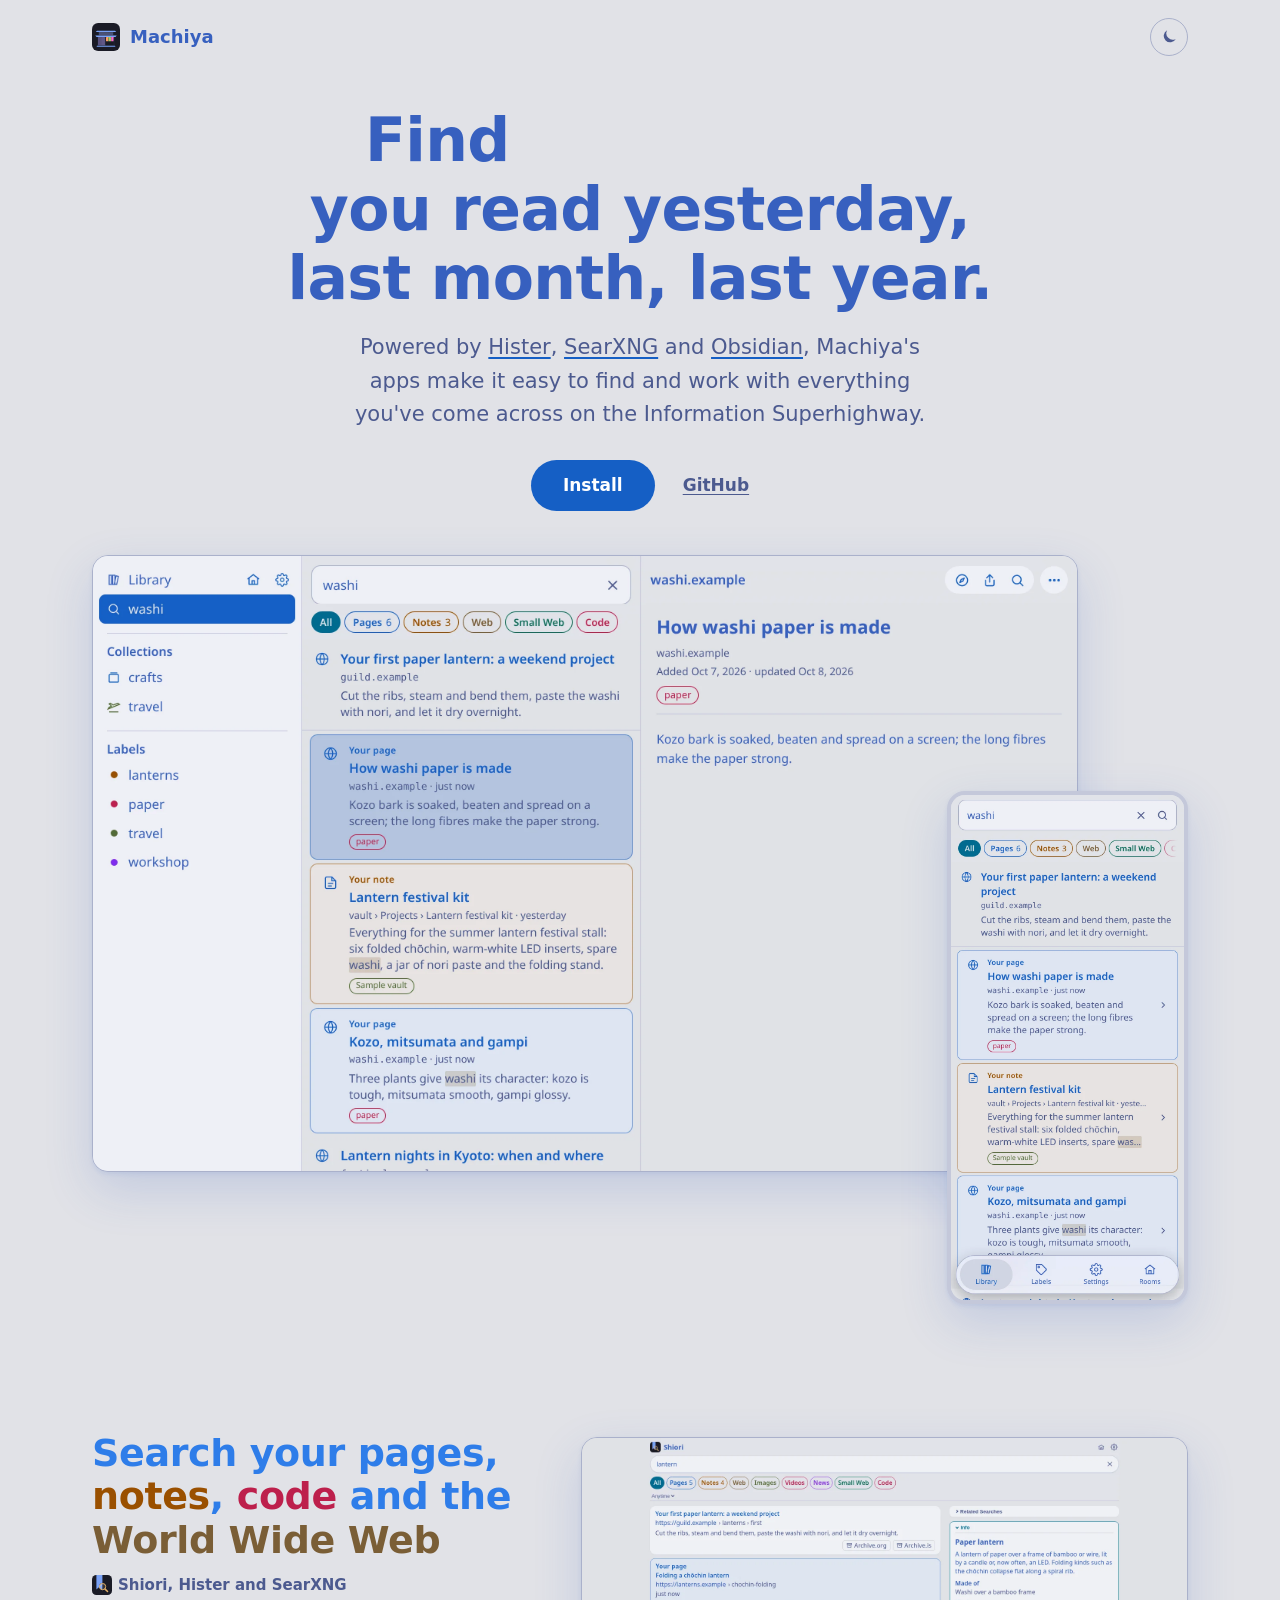
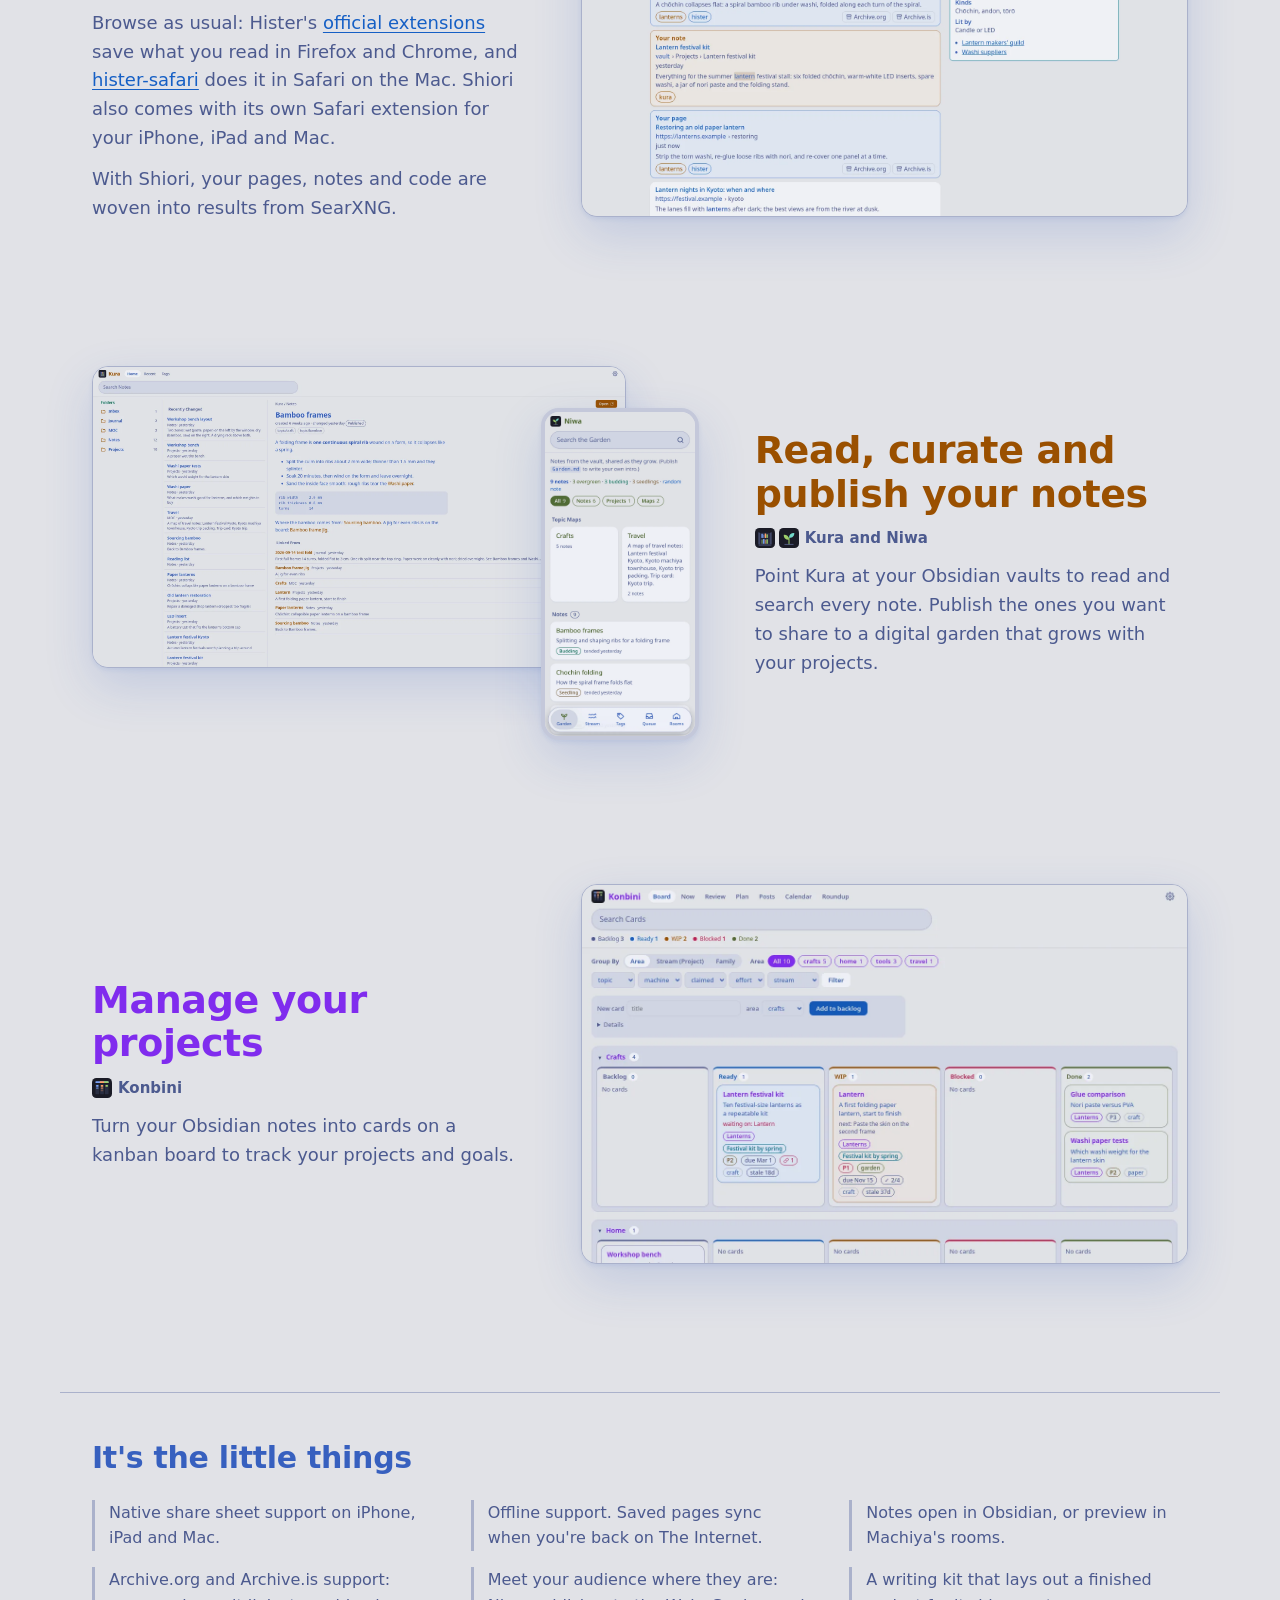
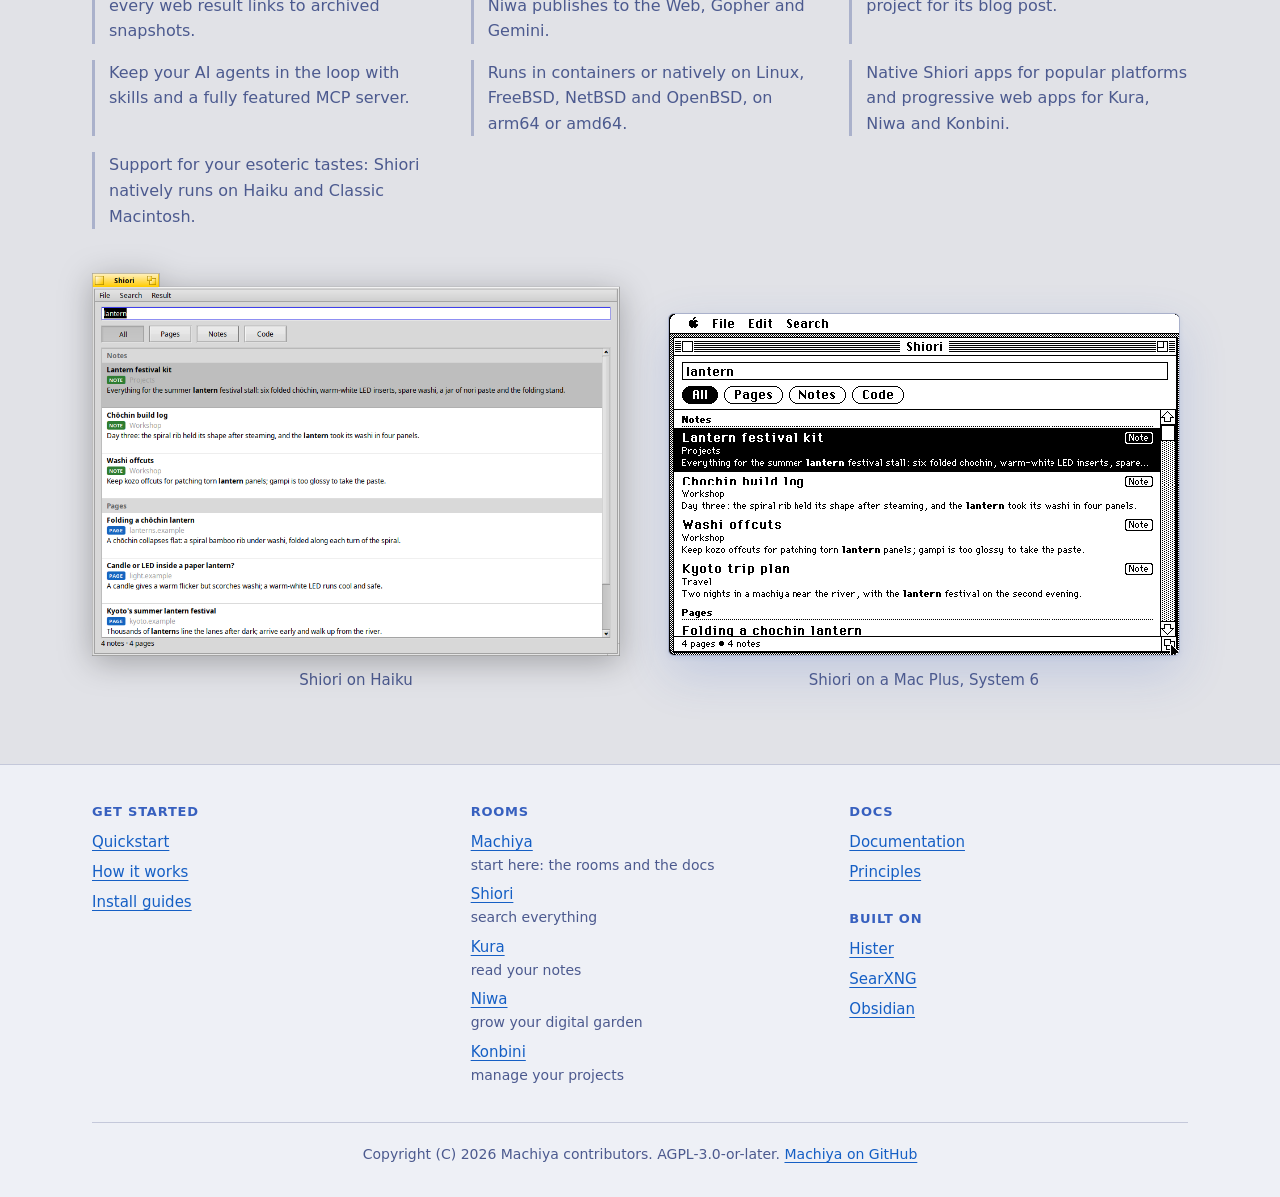
==== site/index.html @ 88c8e6c2 "machiya: site: the hero's Source link becomes GitHub and opens the machiya-kobo org (the owner) Co-A" ====
<!doctype html>
<html lang="en">
<head>
<meta charset="utf-8">
<meta name="viewport" content="width=device-width, initial-scale=1">
<title>Machiya: find everything you read</title>
<meta name="description" content="Powered by Hister, SearXNG and Obsidian, Machiya's apps make it easy to find and work with everything you've come across on the Information Superhighway.">
<meta name="color-scheme" content="light dark">
<meta name="theme-color" content="#e1e2e7" media="(prefers-color-scheme: light)">
<meta name="theme-color" content="#1a1b26" media="(prefers-color-scheme: dark)">
<meta name="referrer" content="no-referrer">
<link rel="icon" href="favicon.ico" sizes="16x16 32x32 48x48">
<link rel="icon" href="icons/machiya.svg" type="image/svg+xml">
<link rel="apple-touch-icon" href="icons/apple-touch-icon.png">
<link rel="stylesheet" href="style.css">
<script>document.documentElement.classList.add("js");try{var t=localStorage.getItem("theme");if(t==="light"||t==="dark")document.documentElement.dataset.theme=t}catch(e){}</script>
</head>
<body>
<a class="skip" href="#main">Skip to content</a>

<header class="site-header">
  <div class="wrap">
    <a class="brand" href="./"><img src="icons/machiya.svg" alt="" width="28" height="28"><span>Machiya</span></a>
    <button class="theme-toggle" type="button" hidden aria-label="Switch theme">
      <svg class="only-light" viewBox="0 0 24 24" width="18" height="18" aria-hidden="true"><path fill="currentColor" d="M21 14.5A8.5 8.5 0 0 1 9.5 3a8.5 8.5 0 1 0 11.5 11.5Z"/></svg>
      <svg class="only-dark" viewBox="0 0 24 24" width="18" height="18" aria-hidden="true"><circle cx="12" cy="12" r="4.5" fill="currentColor"/><path stroke="currentColor" stroke-width="2" stroke-linecap="round" d="M12 2v2.5M12 19.5V22M2 12h2.5M19.5 12H22M4.9 4.9l1.8 1.8M17.3 17.3l1.8 1.8M4.9 19.1l1.8-1.8M17.3 6.7l1.8-1.8"/></svg>
    </button>
  </div>
</header>

<main id="main">
  <section class="hero" aria-labelledby="title">
    <div class="wrap">
      <div class="hero-text">
        <h1 id="title" aria-label="Find everything you read yesterday, last month, last year."><span class="line1">Find <span class="spin" aria-hidden="true"><span class="w page">the page</span><span class="w note">the note</span><span class="w phlog">the phlog</span><span class="w capsule">the capsule</span><span class="w code">the code</span><span class="w all">everything</span></span></span><span class="line2"> you read yesterday,</span><span class="line2"> last month, last year.</span></h1>
        <p class="lede">Powered by <a href="https://github.com/asciimoo/hister">Hister</a>, <a href="https://github.com/searxng/searxng">SearXNG</a> and <a href="https://obsidian.md">Obsidian</a>, Machiya's apps make it easy to find and work with everything you've come across on the Information&nbsp;Superhighway.</p>
        <div class="actions">
          <a class="button" href="https://github.com/machiya-kobo/machiya#quickstart">Install</a>
          <a class="quiet" href="https://github.com/machiya-kobo">GitHub</a>
        </div>
      </div>
      <div class="hero-shot pair">
        <picture class="wide only-light">
          <img src="img/hero-light.webp" width="2560" height="1600" loading="lazy" decoding="async" fetchpriority="high" alt="Shiori, the Machiya search app, with results for washi: a web result, your saved pages How washi paper is made and Kozo, mitsumata and gampi, and your note Lantern festival kit in one list. The saved page How washi paper is made is open on the right.">
        </picture>
        <picture class="wide only-dark">
          <img src="img/hero-dark.webp" width="2560" height="1600" loading="lazy" decoding="async" fetchpriority="high" alt="Shiori, the Machiya search app, with results for washi: a web result, your saved pages How washi paper is made and Kozo, mitsumata and gampi, and your note Lantern festival kit in one list. The saved page How washi paper is made is open on the right.">
        </picture>
        <picture class="phone only-light">
          <img src="img/hero-phone-light.webp" width="780" height="1688" loading="lazy" decoding="async" alt="The same search for washi in Shiori on a phone.">
        </picture>
        <picture class="phone only-dark">
          <img src="img/hero-phone-dark.webp" width="780" height="1688" loading="lazy" decoding="async" alt="The same search for washi in Shiori on a phone.">
        </picture>
      </div>
    </div>
  </section>

  <section class="feature" aria-labelledby="f-search">
    <div class="wrap">
      <div class="feature-text">
        <h2 id="f-search">Search your pages, <span class="c-notes">notes</span>, <span class="c-code">code</span> and the <span class="c-web">World Wide Web</span></h2>
        <p class="tag shiori"><img src="icons/shiori.svg" alt="" width="20" height="20">Shiori, Hister and SearXNG</p>
        <p>Browse as usual: Hister's <a href="https://hister.org/docs/browser-extension">official extensions</a> save what you read in Firefox and Chrome, and <a href="https://github.com/nburns/hister-safari">hister-safari</a> does it in Safari on the Mac. Shiori also comes with its own Safari extension for your iPhone, iPad and Mac.</p>
        <p>With Shiori, your pages, notes and code are woven into results from SearXNG.</p>
      </div>
      <figure class="feature-shot">
        <picture class="only-light">
          <source media="(max-width: 600px)" srcset="img/search-phone-light.webp" width="780" height="1688">
          <img src="img/search-light.webp" width="1600" height="1000" loading="lazy" decoding="async" alt="Shiori on the All tab for the search lantern: web results with your saved pages and your Lantern festival kit note from Kura woven in, each tinted, beside an Info box about paper lanterns.">
        </picture>
        <picture class="only-dark">
          <source media="(max-width: 600px)" srcset="img/search-phone-dark.webp" width="780" height="1688">
          <img src="img/search-dark.webp" width="1600" height="1000" loading="lazy" decoding="async" alt="Shiori on the All tab for the search lantern: web results with your saved pages and your Lantern festival kit note from Kura woven in, each tinted, beside an Info box about paper lanterns.">
        </picture>
      </figure>
    </div>
  </section>

  <section class="feature flip" aria-labelledby="f-notes">
    <div class="wrap">
      <div class="feature-text">
        <h2 id="f-notes">Read, curate and publish your notes</h2>
        <p class="tag kura"><img src="icons/kura.svg" alt="" width="20" height="20"><img src="icons/niwa.svg" alt="" width="20" height="20">Kura and Niwa</p>
        <p>Point Kura at your Obsidian vaults to read and search every note. Publish the ones you want to share to a digital garden that grows with your projects.</p>
      </div>
      <figure class="feature-shot pair">
        <picture class="wide only-light">
          <img src="img/notes-kura-light.webp" width="1920" height="1080" loading="lazy" decoding="async" alt="Kura showing the note Bamboo frames: its tags, the steps and a table of rib sizes, beside the vault's folders and a list of recently changed notes.">
        </picture>
        <picture class="wide only-dark">
          <img src="img/notes-kura-dark.webp" width="1920" height="1080" loading="lazy" decoding="async" alt="Kura showing the note Bamboo frames: its tags, the steps and a table of rib sizes, beside the vault's folders and a list of recently changed notes.">
        </picture>
        <picture class="phone only-light">
          <img src="img/notes-niwa-phone-light.webp" width="780" height="1688" loading="lazy" decoding="async" alt="Niwa on a phone: the published notes, with topic maps for crafts and travel, then every note, most recently tended first, marked Seedling, Budding or Evergreen.">
        </picture>
        <picture class="phone only-dark">
          <img src="img/notes-niwa-phone-dark.webp" width="780" height="1688" loading="lazy" decoding="async" alt="Niwa on a phone: the published notes, with topic maps for crafts and travel, then every note, most recently tended first, marked Seedling, Budding or Evergreen.">
        </picture>
      </figure>
    </div>
  </section>

  <section class="feature" aria-labelledby="f-projects">
    <div class="wrap">
      <div class="feature-text">
        <h2 id="f-projects">Manage your projects</h2>
        <p class="tag konbini"><img src="icons/konbini.svg" alt="" width="20" height="20">Konbini</p>
        <p>Turn your Obsidian notes into cards on a kanban board to track your projects and goals.</p>
      </div>
      <figure class="feature-shot">
        <picture class="only-light">
          <img src="img/projects-light.webp" width="1280" height="800" loading="lazy" decoding="async" alt="Konbini's board for the sample vault: cards grouped by area in Backlog, Ready, WIP, Blocked and Done columns, each card tinted in its column's colour, with a Group By switch and Area pills above.">
        </picture>
        <picture class="only-dark">
          <img src="img/projects-dark.webp" width="1280" height="800" loading="lazy" decoding="async" alt="Konbini's board for the sample vault: cards grouped by area in Backlog, Ready, WIP, Blocked and Done columns, each card tinted in its column's colour, with a Group By switch and Area pills above.">
        </picture>
      </figure>
    </div>
  </section>

  <section class="extras" aria-labelledby="extras-title">
    <div class="wrap">
      <h2 id="extras-title">It's the little things</h2>
      <ul class="extras-grid">
        <li>Native share sheet support on iPhone, iPad and Mac.</li>
        <li>Offline support. Saved pages sync when you're back on The Internet.</li>
        <li>Notes open in Obsidian, or preview in Machiya's rooms.</li>
        <li>Archive.org and Archive.is support: every web result links to archived snapshots.</li>
        <li>Meet your audience where they are: Niwa publishes to the Web, Gopher and Gemini.</li>
        <li>A writing kit that lays out a finished project for its blog post.</li>
        <li>Keep your AI agents in the loop with skills and a fully featured MCP server.</li>
        <li>Runs in containers or natively on Linux, FreeBSD, NetBSD and OpenBSD, on arm64 or amd64.</li>
        <li>Native Shiori apps for popular platforms and progressive web apps for Kura, Niwa and Konbini.</li>
        <li>Support for your esoteric tastes: Shiori natively runs on Haiku and Classic Macintosh.</li>
      </ul>
      <div class="extras-shots">
        <figure class="feature-shot window">
          <img src="img/shiori-haiku.png" width="931" height="675" loading="lazy" decoding="async" alt="Shiori on Haiku: a search for lantern lists sample notes and saved pages in a native Haiku window.">
          <figcaption>Shiori on Haiku</figcaption>
        </figure>
        <figure class="feature-shot retro">
          <img src="img/shiori-system6.png" width="512" height="342" loading="lazy" decoding="async" alt="Shiori on a Mac Plus in System 6, in black and white: a search for lantern lists sample notes (Lantern festival kit, Chochin build log, Washi offcuts, Kyoto trip plan) above saved pages.">
          <figcaption>Shiori on a Mac Plus, System 6</figcaption>
        </figure>
      </div>
    </div>
  </section>
</main>

<footer class="site-footer">
  <div class="wrap">
    <div class="footer-cols">
      <nav aria-labelledby="ft-start">
        <h2 id="ft-start">Get started</h2>
        <ul>
          <li><a href="https://github.com/machiya-kobo/machiya#quickstart">Quickstart</a></li>
          <li><a href="https://github.com/machiya-kobo/machiya/blob/main/docs/architecture.md">How it works</a></li>
          <li><a href="https://github.com/machiya-kobo/machiya/tree/main/docs/install">Install guides</a></li>
        </ul>
      </nav>
      <nav aria-labelledby="ft-repos">
        <h2 id="ft-repos">Rooms</h2>
        <ul>
          <li><a href="https://github.com/machiya-kobo/machiya">Machiya</a> <span>start here: the rooms and the docs</span></li>
          <li><a href="https://github.com/machiya-kobo/shiori">Shiori</a> <span>search everything</span></li>
          <li><a href="https://github.com/machiya-kobo/kura">Kura</a> <span>read your notes</span></li>
          <li><a href="https://github.com/machiya-kobo/niwa">Niwa</a> <span>grow your digital garden</span></li>
          <li><a href="https://github.com/machiya-kobo/konbini">Konbini</a> <span>manage your projects</span></li>
        </ul>
      </nav>
      <div class="footer-stack">
        <nav aria-labelledby="ft-docs">
          <h2 id="ft-docs">Docs</h2>
          <ul>
            <li><a href="https://github.com/machiya-kobo/machiya/tree/main/docs">Documentation</a></li>
            <li><a href="https://github.com/machiya-kobo/machiya/blob/main/docs/principles.md">Principles</a></li>
          </ul>
        </nav>
        <nav aria-labelledby="ft-built">
          <h2 id="ft-built">Built on</h2>
          <ul>
            <li><a href="https://github.com/asciimoo/hister">Hister</a></li>
            <li><a href="https://github.com/searxng/searxng">SearXNG</a></li>
            <li><a href="https://obsidian.md">Obsidian</a></li>
          </ul>
        </nav>
      </div>
    </div>
    <div class="footer-legal">
      <p>Copyright (C) 2026 Machiya contributors. AGPL-3.0-or-later. <a href="https://github.com/machiya-kobo">Machiya on GitHub</a></p>
    </div>
  </div>
</footer>
<script>
(function () {
  var root = document.documentElement, button = document.querySelector(".theme-toggle");
  var system = matchMedia("(prefers-color-scheme: dark)");
  function current() { return root.dataset.theme || (system.matches ? "dark" : "light"); }
  function label() { button.setAttribute("aria-label", current() === "dark" ? "Switch to light theme" : "Switch to dark theme"); }
  button.hidden = false;
  label();
  button.addEventListener("click", function () {
    var next = current() === "dark" ? "light" : "dark";
    root.dataset.theme = next;
    try { localStorage.setItem("theme", next); } catch (e) {}
    label();
  });
  system.addEventListener("change", label);
  // screenshots load lazily as they near the screen: fade each in once it has loaded (style.css), never leave one hidden
  document.querySelectorAll(".hero-shot img, .feature-shot img").forEach(function (img) {
    function shown() { img.classList.add("is-loaded"); }
    if (img.complete) shown();
    else { img.addEventListener("load", shown); img.addEventListener("error", shown); }
  });
})();
</script>
</body>
</html>
---- site/style.css ----
/* Machiya's site. Tokens follow ui/machiya.css (Tokyo Night / Tokyo Night Day, the house default).
   Text pairs are >= 4.5:1: in light, text sits on --bg or --surface only; --comment is not used. */

:root {
  color-scheme: light dark;
  --font: system-ui, -apple-system, "Segoe UI", "Inter", Roboto, sans-serif;
  --width: 1160px;
  --gutter: 16px;
  --r-m: 10px; --r-l: 16px; --r-phone: 28px; --r-pill: 999px;

  /* Tokyo Night Day */
  --bg: #e1e2e7; --surface: #eef0f6; --line: #c4c8da; --line2: #aab1cb;
  --fg: #3760bf; --fg2: #4c5a8f;
  --blue: #155fc5; --orange: #9a5000; --green: #506b34; --magenta: #802cee; --cyan: #006a8e;
  /* Shiori's pill colours (Tokyo Night Day): Pages, Notes, Web, Small Web, Code */
  /* Pages takes Day's own blue (#2e7de9), not the apps' darker #155fc5: it only colours large headings here (3.1:1, enough
     for large text), and #155fc5 is as dark as Day's blue text, so it didn't stand out from it */
  --pill-pages: #2e7de9; --pill-notes: #9a5000; --pill-web: #7a5e36; --pill-smallweb: #0d6e5c; --pill-code: #bd204c; --pill-konbini: #802cee;
  --on-blue: #ffffff;
  --shadow: 0 2px 4px rgba(55,96,191,.10), 0 18px 48px rgba(55,96,191,.18);
}

/* Dark (Tokyo Night): the system's choice unless the theme button picked one (data-theme on <html>). */
@media (prefers-color-scheme: dark) {
  :root:not([data-theme="light"]) {
    /* Tokyo Night */
    --bg: #1a1b26; --surface: #24283b; --line: #292e42; --line2: #3b4261;
    --fg: #c0caf5; --fg2: #a9b1d6;
    --blue: #7aa2f7; --orange: #ff9e64; --green: #9ece6a; --magenta: #bb9af7; --cyan: #7dcfff;
    /* Shiori's pill colours (Tokyo Night) */
    --pill-pages: #7aa2f7; --pill-notes: #ff9e64; --pill-web: #e0af68; --pill-smallweb: #1abc9c; --pill-code: #f7768e; --pill-konbini: #bb9af7;
    --on-blue: #1a1b26;
    --shadow: 0 2px 4px rgba(0,0,0,.4), 0 18px 48px rgba(0,0,0,.45);
    color-scheme: dark;
  }
  :root:not([data-theme="light"]) .only-light { display: none !important; }
  :root:not([data-theme="light"]) .only-dark { display: block !important; }
}
:root[data-theme="dark"] {
  /* Tokyo Night */
  --bg: #1a1b26; --surface: #24283b; --line: #292e42; --line2: #3b4261;
  --fg: #c0caf5; --fg2: #a9b1d6;
  --blue: #7aa2f7; --orange: #ff9e64; --green: #9ece6a; --magenta: #bb9af7; --cyan: #7dcfff;
  /* Shiori's pill colours (Tokyo Night) */
  --pill-pages: #7aa2f7; --pill-notes: #ff9e64; --pill-web: #e0af68; --pill-smallweb: #1abc9c; --pill-code: #f7768e; --pill-konbini: #bb9af7;
  --on-blue: #1a1b26;
  --shadow: 0 2px 4px rgba(0,0,0,.4), 0 18px 48px rgba(0,0,0,.45);
  color-scheme: dark;
}
:root[data-theme="light"] { color-scheme: light; }
:root[data-theme="dark"] .only-light { display: none !important; }
:root[data-theme="dark"] .only-dark { display: block !important; }
.only-dark { display: none !important; }

@media (min-width: 720px) { :root { --gutter: 32px; } }

*, *::before, *::after { box-sizing: border-box; }

html { -webkit-text-size-adjust: 100%; text-size-adjust: 100%; }

body {
  margin: 0;
  background: var(--bg);
  color: var(--fg);
  font: 17px/1.6 var(--font);
  overflow-wrap: break-word;
}

img { max-width: 100%; height: auto; display: block; }
picture { display: block; }

a { color: var(--blue); text-underline-offset: 3px; }
a:hover { text-decoration-thickness: 2px; }
:focus-visible { outline: 2px solid var(--blue); outline-offset: 3px; border-radius: 4px; }

h1, h2 { line-height: 1.15; margin: 0; letter-spacing: -0.01em; }
p { margin: 0; text-wrap: pretty; }

.skip {
  position: absolute; left: 12px; top: -100px; z-index: 2;
  background: var(--blue); color: var(--on-blue); padding: 8px 12px; border-radius: 6px;
}
.skip:focus { top: 12px; }

.wrap { max-width: var(--width); margin: 0 auto; padding: 0 var(--gutter); }

/* header */
.site-header .wrap { padding-block: 18px; display: flex; align-items: center; justify-content: space-between; }
.theme-toggle {
  display: inline-grid; place-items: center; width: 38px; height: 38px; padding: 0; cursor: pointer;
  border: 1px solid var(--line2); border-radius: var(--r-pill); background: transparent; color: var(--fg2);
}
.theme-toggle:hover { color: var(--fg); border-color: var(--fg2); }
.theme-toggle[hidden] { display: none; }
.theme-toggle svg.only-dark, .theme-toggle svg.only-light { display: block; }
.brand { display: inline-flex; align-items: center; gap: 10px; color: var(--fg); text-decoration: none; font-weight: 700; font-size: 18px; }
.brand img { width: 28px; height: 28px; }

/* hero */
.hero { padding: 32px 0 56px; }
.hero-text { text-align: center; max-width: 780px; margin: 0 auto; }
.hero h1 { font-size: clamp(34px, 8vw, 60px); font-weight: 800; }
/* The heading's word flips like a split-flap sign: the page, the note, the phlog, the capsule, the code, 1.5 s each,
   then "everything" for 8 s, and round again: one loop is 15.5 s (CSS only). "everything" wears the five pill colours in
   the order the words flipped (Pages, Notes, Small Web, Web, Code), blended, and they drift back and forth across it,
   as Hister's own title does. With reduced motion it's "everything", still. "Find" and the word are the first line,
   in a slot as wide as the widest word with the word set left in it, so nothing moves while the words change; the
   spare room falls at the line's end. The h1's aria-label reads the whole sentence. */
.hero h1 .line1, .hero h1 .line2 { display: block; }
.spin { display: inline-grid; vertical-align: bottom; perspective: 600px; }
.spin .w { grid-area: 1 / 1; text-align: left; white-space: nowrap; opacity: 0;
  transform-origin: 50% 50%; backface-visibility: hidden; animation: flip 15.5s ease-in-out infinite both; }
.spin .page { color: var(--pill-pages); animation-delay: 0s; }
.spin .note { color: var(--pill-notes); animation-delay: 1.5s; }
.spin .phlog { color: var(--pill-smallweb); animation-delay: 3s; }
.spin .capsule { color: var(--pill-web); animation-delay: 4.5s; }
.spin .code { color: var(--pill-code); animation-delay: 6s; }
.spin .all { font-weight: 900; color: var(--fg); animation: flip-all 15.5s ease-in-out 7.5s infinite both; }
@supports ((background-clip: text) or (-webkit-background-clip: text)) {
  .spin .all {
    /* one loop of the five colours, back to blue, so it tiles without a seam */
    /* Hister's title moves the same way (indigo, coral, teal on a 300% gradient, 6 s each way, eased, back and
       forth); ours keeps Machiya's five pill colours in flip order */
    background: linear-gradient(90deg, var(--pill-pages), var(--pill-notes), var(--pill-smallweb),
      var(--pill-web), var(--pill-code), var(--pill-pages)) 0% 50% / 300% 100%;
    -webkit-background-clip: text; background-clip: text; color: transparent;
    animation: flip-all 15.5s ease-in-out 7.5s infinite both, drift 6s cubic-bezier(.37, 0, .63, 1) infinite alternate;
  }
}
/* A word holds 1.5 s of the 15.5 s loop (9.68%); "everything" holds 8 s (51.61%) and the colours cross it once. */
@keyframes flip {
  0% { opacity: 0; transform: rotateX(-90deg); }
  1.55% { opacity: 1; transform: rotateX(0); }
  8.13% { opacity: 1; transform: rotateX(0); }
  9.68%, 100% { opacity: 0; transform: rotateX(90deg); }
}
@keyframes flip-all {
  0% { opacity: 0; transform: rotateX(-90deg); }
  2.58% { opacity: 1; transform: rotateX(0); }
  50.06% { opacity: 1; transform: rotateX(0); }
  51.61%, 100% { opacity: 0; transform: rotateX(90deg); }
}
@keyframes drift {
  from { background-position: 0% 50%; }
  to { background-position: 100% 50%; }
}
@media (prefers-reduced-motion: reduce) {
  .spin .w { animation: none; }
  .spin .all { opacity: 1; }
}
.lede a { color: inherit; text-decoration-color: var(--blue); }
.lede { text-wrap: balance; max-width: 34em; margin-inline: auto; margin-top: 18px; font-size: clamp(18px, 2.4vw, 21px); color: var(--fg2); }
.actions { display: flex; flex-wrap: wrap; justify-content: center; align-items: center; gap: 12px 28px; margin-top: 28px; }
.button {
  display: inline-block; padding: 12px 32px; border-radius: var(--r-pill);
  background: var(--blue); color: var(--on-blue); font-weight: 700; text-decoration: none;
}
.button:hover { text-decoration: underline; }
.quiet { color: var(--fg2); font-weight: 600; }

.hero-shot { margin-top: 44px; }
.hero-shot img, .feature-shot img {
  border-radius: var(--r-l); border: 1px solid var(--line2); box-shadow: var(--shadow); background: var(--surface);
}
/* lazy screenshots fade in when they arrive instead of popping (only with JavaScript, which marks them loaded) */
.js .hero-shot img, .js .feature-shot img { opacity: 0; transition: opacity .35s ease-out; }
.js .hero-shot img.is-loaded, .js .feature-shot img.is-loaded { opacity: 1; }
@media (prefers-reduced-motion: reduce) { .js .hero-shot img, .js .feature-shot img { transition: none; } }
@media (max-width: 640px) {
}

/* features */
.feature { padding: 56px 0; }
.feature .wrap { display: grid; gap: 28px; align-items: center; }
.feature-text { max-width: 44em; }
.feature h2 { font-size: clamp(28px, 4.5vw, 38px); font-weight: 800; }
.feature-text p:not(.tag) { margin-top: 12px; font-size: 18px; color: var(--fg2); }
.tag { display: flex; align-items: center; gap: 6px; margin-top: 10px; font-size: 15px; font-weight: 700; }
.tag img { width: 20px; height: 20px; }
.tag img + img { margin-left: -2px; }
/* Each feature's heading wears its Shiori pill colour (Pages, Notes, Web, Code); the tags above them share one. */
.feature { --c: var(--fg); }
.feature:has(.tag.shiori) { --c: var(--pill-pages); }
.feature:has(.tag.kura) { --c: var(--pill-notes); }
.feature:has(.tag.web) { --c: var(--pill-web); }
.feature:has(.tag.code) { --c: var(--pill-code); }
.feature:has(.tag.konbini) { --c: var(--pill-konbini); }
/* a heading that names several kinds of thing gives each its pill's colour (the search section: pages blue, notes orange, code red, the web gold, as Shiori's pills) */
.feature h2 .c-notes { color: var(--pill-notes); }
.feature h2 .c-code { color: var(--pill-code); }
.feature h2 .c-web { color: var(--pill-web); }
.feature h2 { color: var(--c); }
.feature .tag { color: var(--fg2); }
.feature-shot { margin: 0; }

.pair { position: relative; padding-bottom: 12%; }
.pair .wide { width: 88%; }
.pair .phone { position: absolute; right: 0; bottom: 0; width: 26%; }
.pair .phone img { border-radius: 18px; border: 4px solid var(--line); }
/* the hero as a pair: the Mac app with the phone in front */
.hero-shot.pair .wide { width: 90%; }
.hero-shot.pair .phone { width: 22%; }

@media (min-width: 880px) {
  .feature { padding: 72px 0; }
  .feature .wrap { grid-template-columns: 5fr 7fr; gap: 56px; }
  .feature-text { max-width: 28em; }
  .feature.flip .wrap { grid-template-columns: 7fr 5fr; }
  .feature.flip .feature-text { order: 2; }
  .feature.flip .feature-shot { order: 1; }
}

/* extras: one-liners, each with a rule at its left */
.extras { padding: 56px 0 72px; }
.extras .wrap { border-top: 1px solid var(--line2); padding-top: 48px; }
.extras h2 { font-size: clamp(24px, 3.5vw, 30px); font-weight: 800; }
.extras-grid { list-style: none; margin: 24px 0 0; padding: 0; display: grid; gap: 16px 40px;
  grid-template-columns: repeat(auto-fit, minmax(min(100%, 300px), 1fr)); }
.extras-grid li { color: var(--fg2); font-size: 16px; padding-left: 14px; border-left: 3px solid var(--line2); }
/* Shiori on Haiku and on a Mac Plus. The System 6 shot is the Mac's own 512x342 pixels, never wider than that, scaled
   pixel for pixel (exactly 2x on a high-density screen) so its 1-bit dithering stays crisp */
.extras-shots { display: grid; gap: 32px 40px; margin-top: 44px; align-items: end;
  grid-template-columns: repeat(auto-fit, minmax(min(100%, 300px), 1fr)); }
.extras-shots img { width: 100%; height: auto; }
/* the Haiku shot is a window with its yellow tab, transparent beside the tab: a shadow that follows its outline, no frame */
.extras-shots .window img { border: 0; border-radius: 0; background: none; box-shadow: none; filter: drop-shadow(0 6px 16px rgb(0 0 0 / .28)); }
.extras-shots figcaption { margin-top: 12px; text-align: center; font-size: 15px; color: var(--fg2); }
.extras-shots .retro img { max-width: 512px; display: block; margin-inline: auto; image-rendering: pixelated;
  border-radius: 6px; background: #fff; }

/* footer */
.site-footer { background: var(--surface); border-top: 1px solid var(--line); padding: 40px 0 32px; font-size: 15px; color: var(--fg2); }
.footer-cols { display: grid; gap: 28px 40px; grid-template-columns: repeat(auto-fit, minmax(min(100%, 180px), 1fr)); }
.footer-stack nav + nav { margin-top: 28px; }
.site-footer h2 { font-size: 13px; text-transform: uppercase; letter-spacing: .06em; color: var(--fg); margin-bottom: 10px; }
.site-footer ul { list-style: none; margin: 0; padding: 0; }
.site-footer li + li { margin-top: 6px; }
.site-footer li span { display: block; font-size: 14px; }
.site-footer a { color: var(--blue); }
.footer-legal { text-align: center; margin-top: 36px; padding-top: 20px; border-top: 1px solid var(--line); font-size: 14px; }
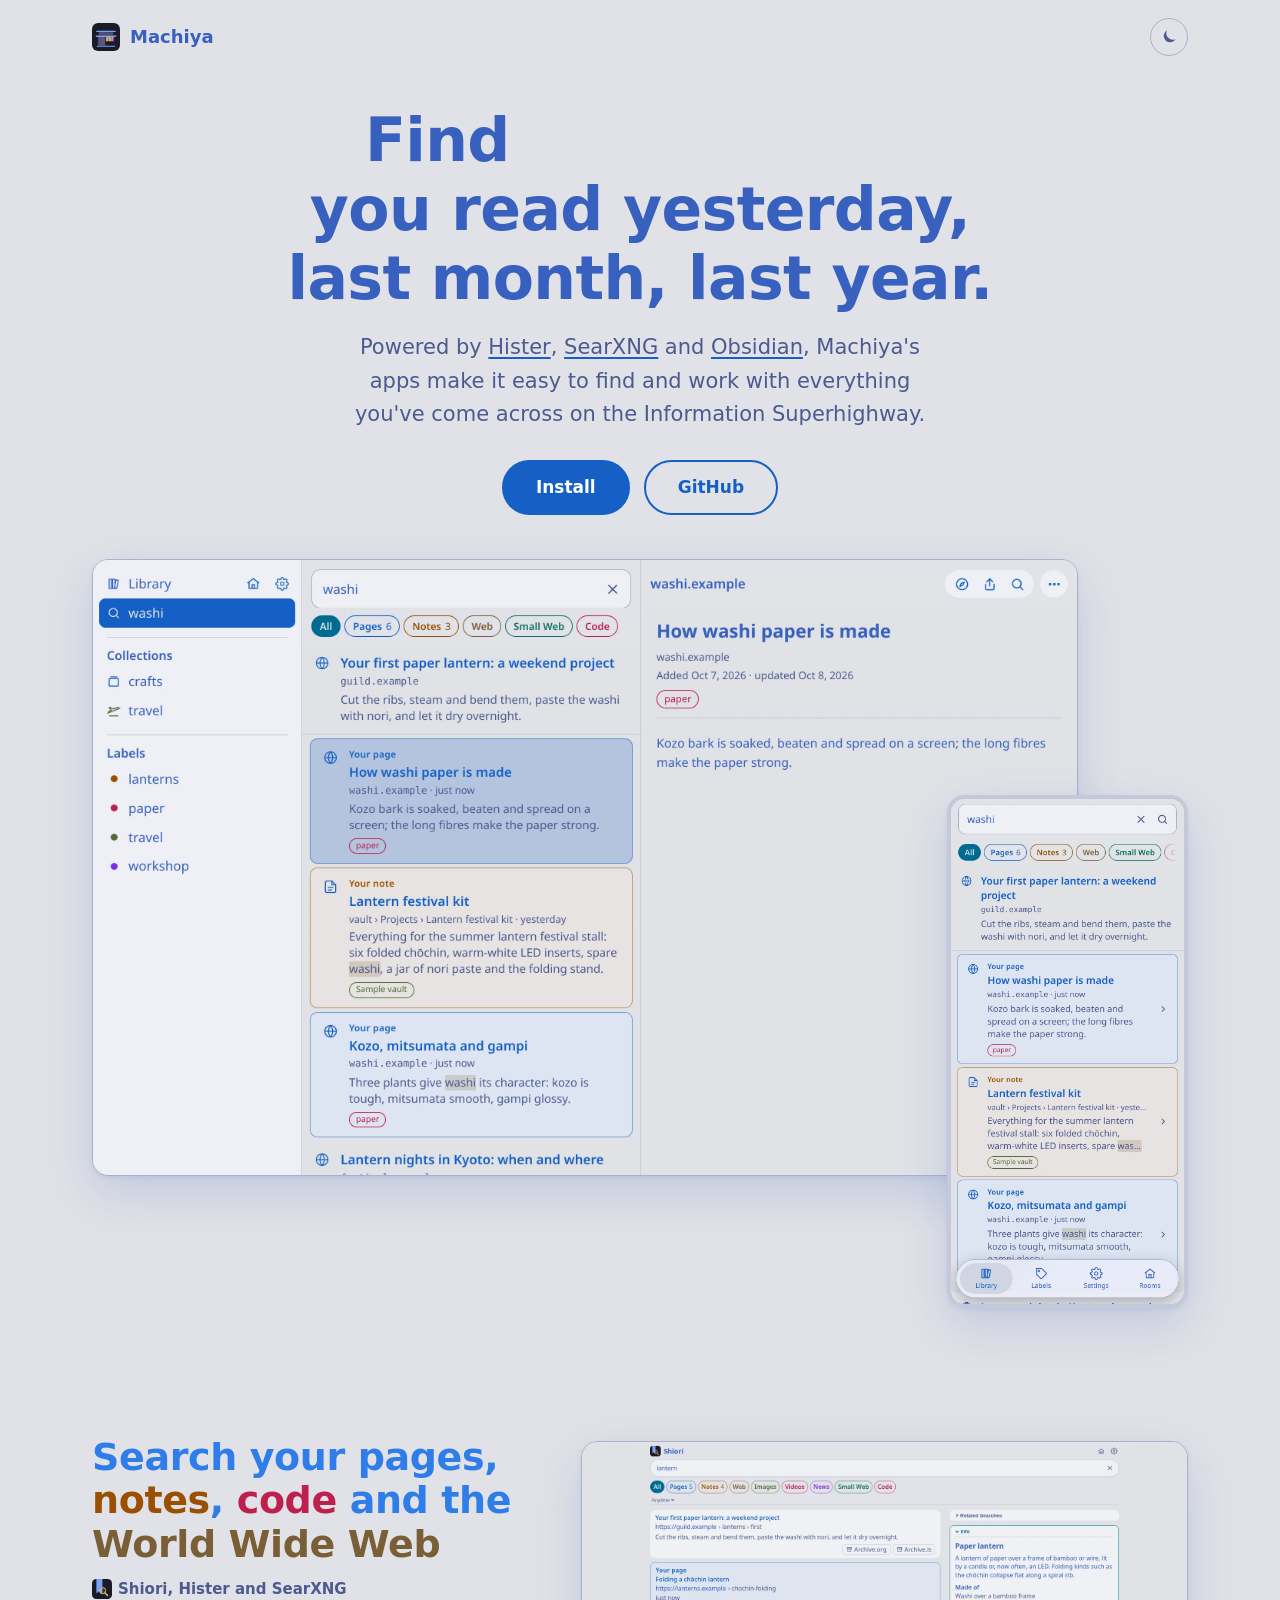
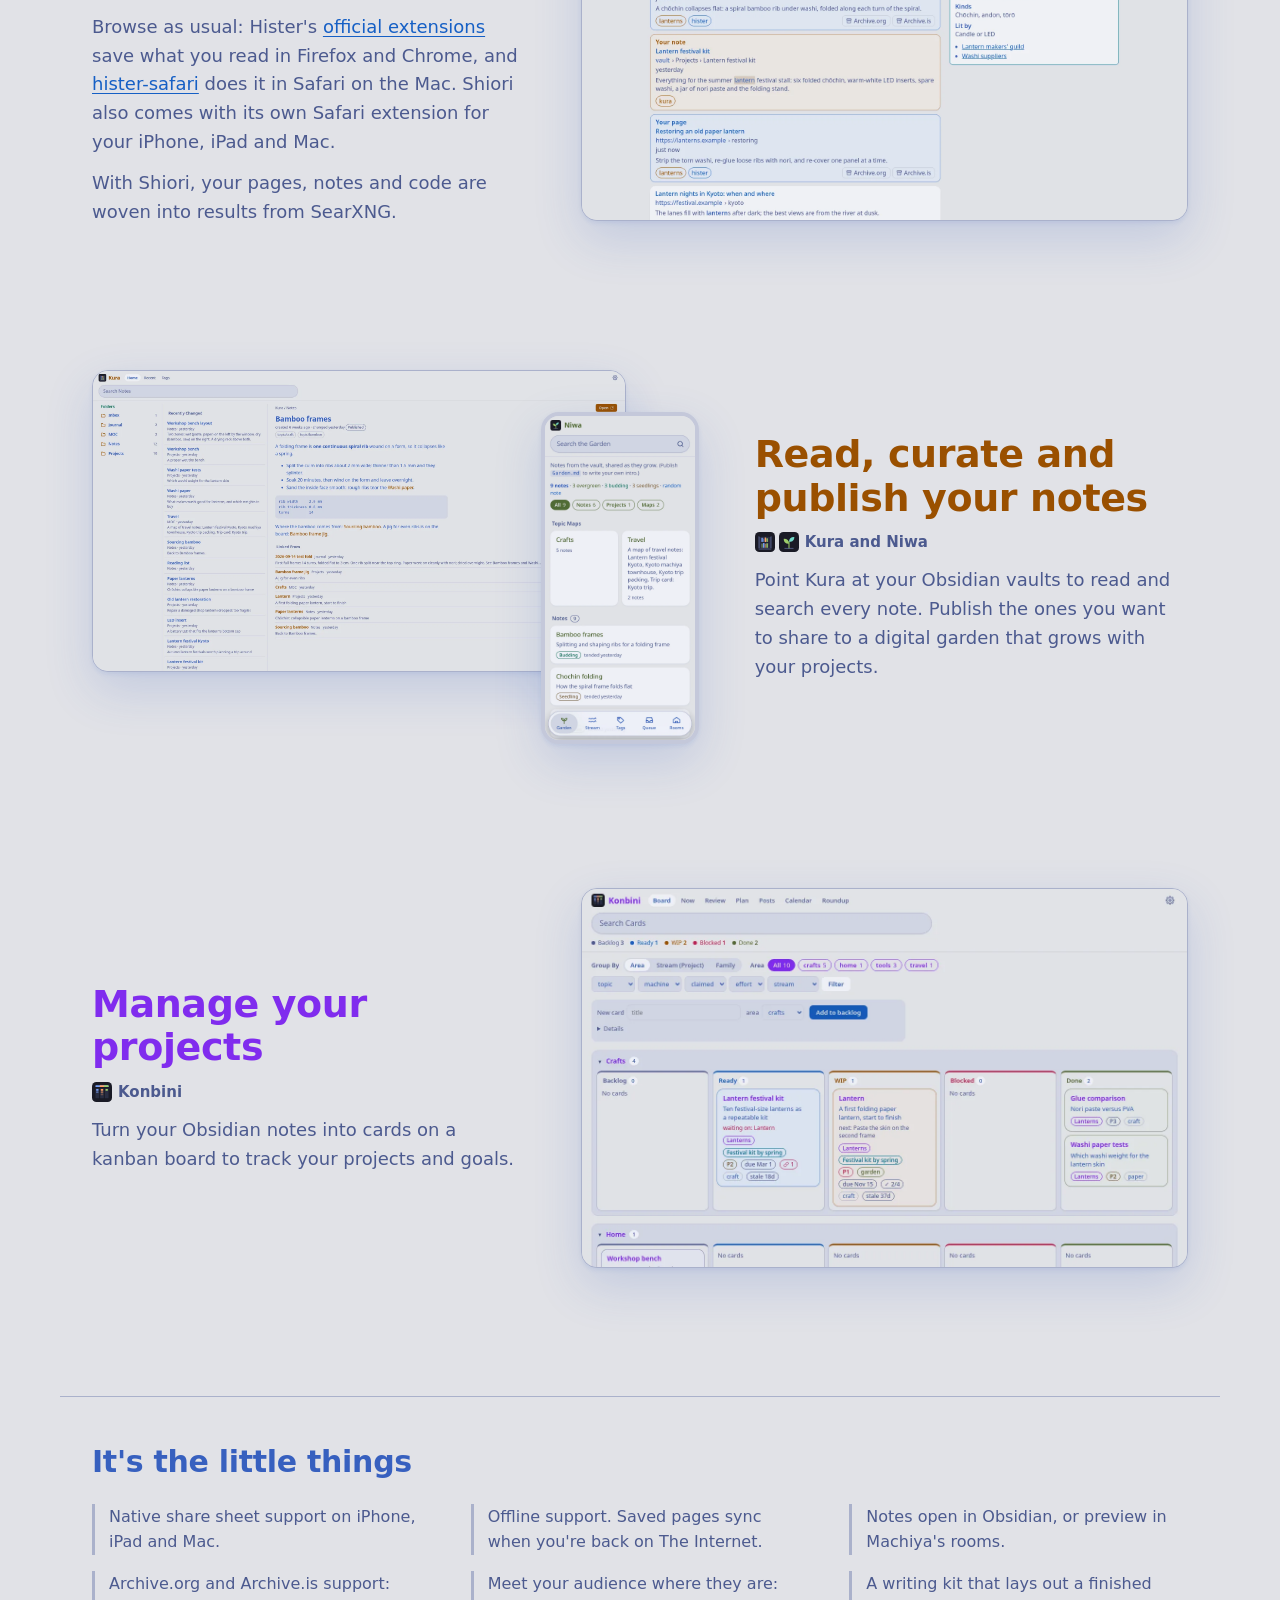
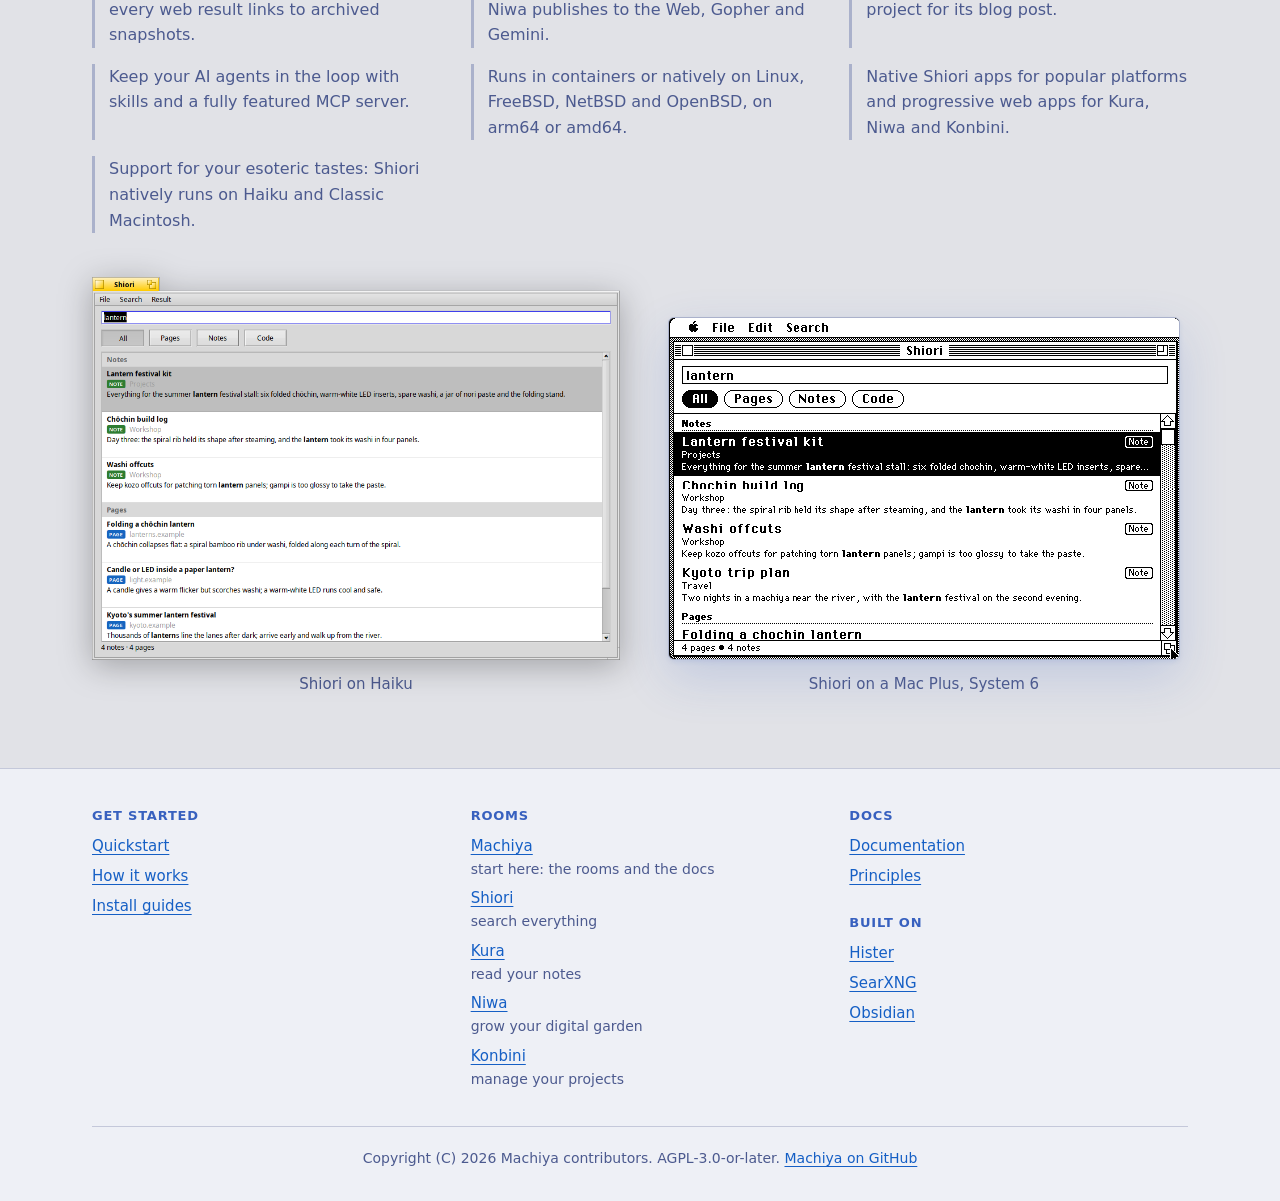
==== commit 2951b45d: "machiya: site: GitHub is a button beside Install, the same pill outlined (the owner); the unused .qu" ====
--- a/site/index.html
+++ b/site/index.html
@@ -36,7 +36,7 @@
         <p class="lede">Powered by <a href="https://github.com/asciimoo/hister">Hister</a>, <a href="https://github.com/searxng/searxng">SearXNG</a> and <a href="https://obsidian.md">Obsidian</a>, Machiya's apps make it easy to find and work with everything you've come across on the Information&nbsp;Superhighway.</p>
         <div class="actions">
           <a class="button" href="https://github.com/machiya-kobo/machiya#quickstart">Install</a>
-          <a class="quiet" href="https://github.com/machiya-kobo">GitHub</a>
+          <a class="button secondary" href="https://github.com/machiya-kobo">GitHub</a>
         </div>
       </div>
       <div class="hero-shot pair">
--- a/site/style.css
+++ b/site/style.css
@@ -150,13 +150,13 @@
 }
 .lede a { color: inherit; text-decoration-color: var(--blue); }
 .lede { text-wrap: balance; max-width: 34em; margin-inline: auto; margin-top: 18px; font-size: clamp(18px, 2.4vw, 21px); color: var(--fg2); }
-.actions { display: flex; flex-wrap: wrap; justify-content: center; align-items: center; gap: 12px 28px; margin-top: 28px; }
+.actions { display: flex; flex-wrap: wrap; justify-content: center; align-items: center; gap: 12px 14px; margin-top: 28px; }
 .button {
-  display: inline-block; padding: 12px 32px; border-radius: var(--r-pill);
+  display: inline-block; padding: 12px 32px; border-radius: var(--r-pill); border: 2px solid var(--blue);
   background: var(--blue); color: var(--on-blue); font-weight: 700; text-decoration: none;
 }
+.button.secondary { background: transparent; color: var(--blue); }   /* the same pill, outlined: beside the filled one */
 .button:hover { text-decoration: underline; }
-.quiet { color: var(--fg2); font-weight: 600; }
 
 .hero-shot { margin-top: 44px; }
 .hero-shot img, .feature-shot img {
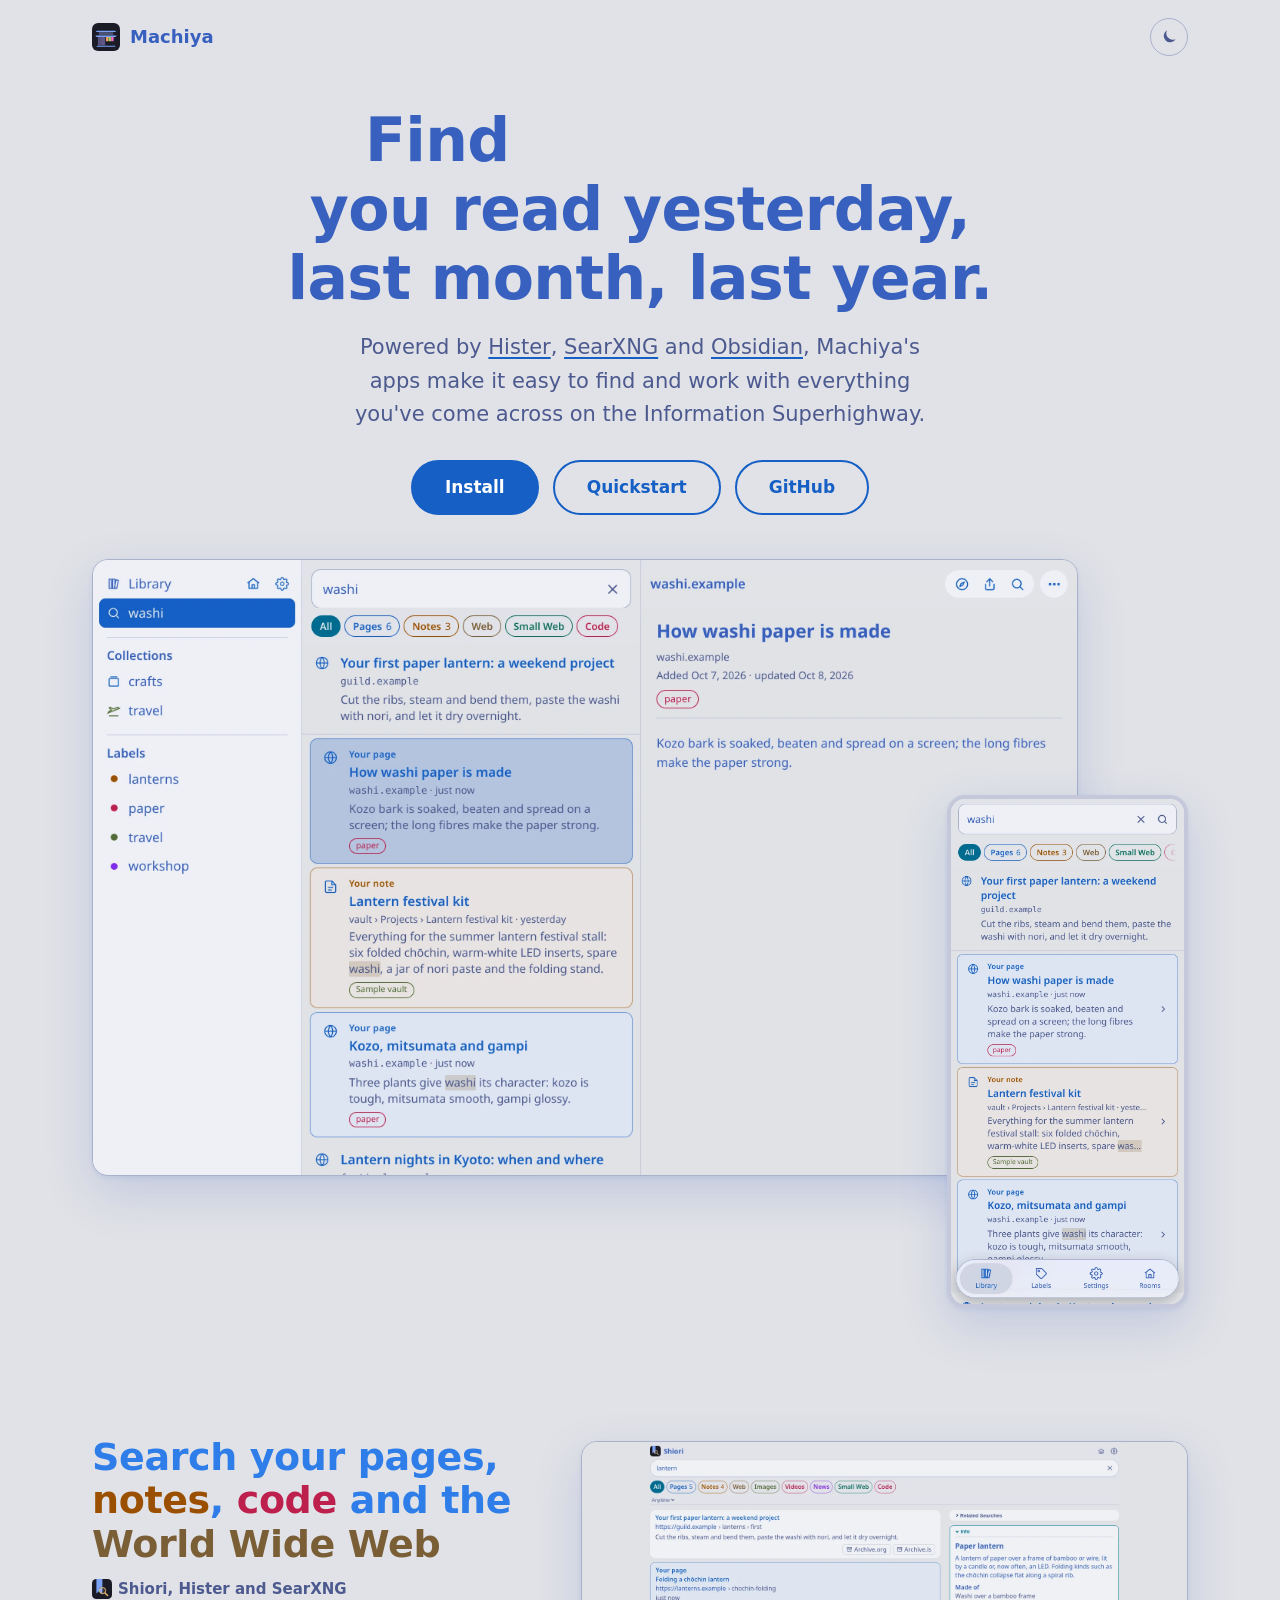
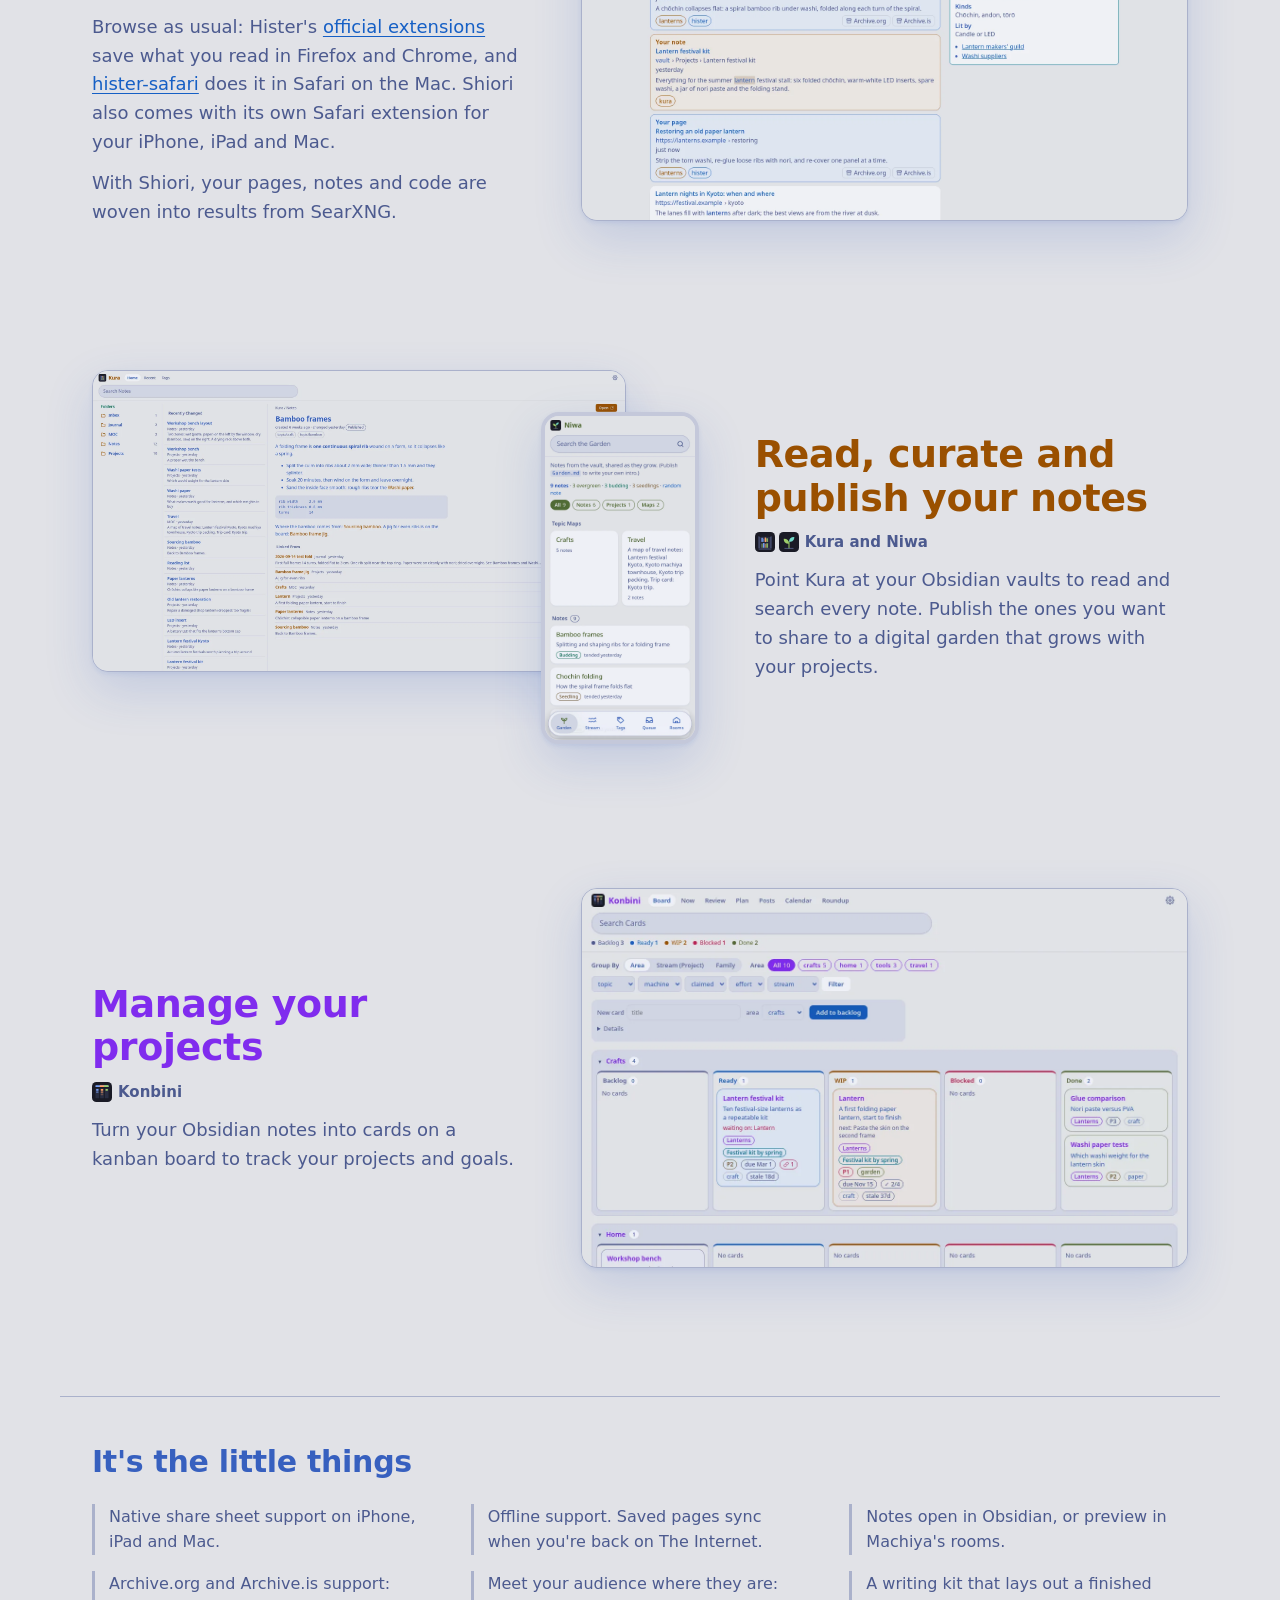
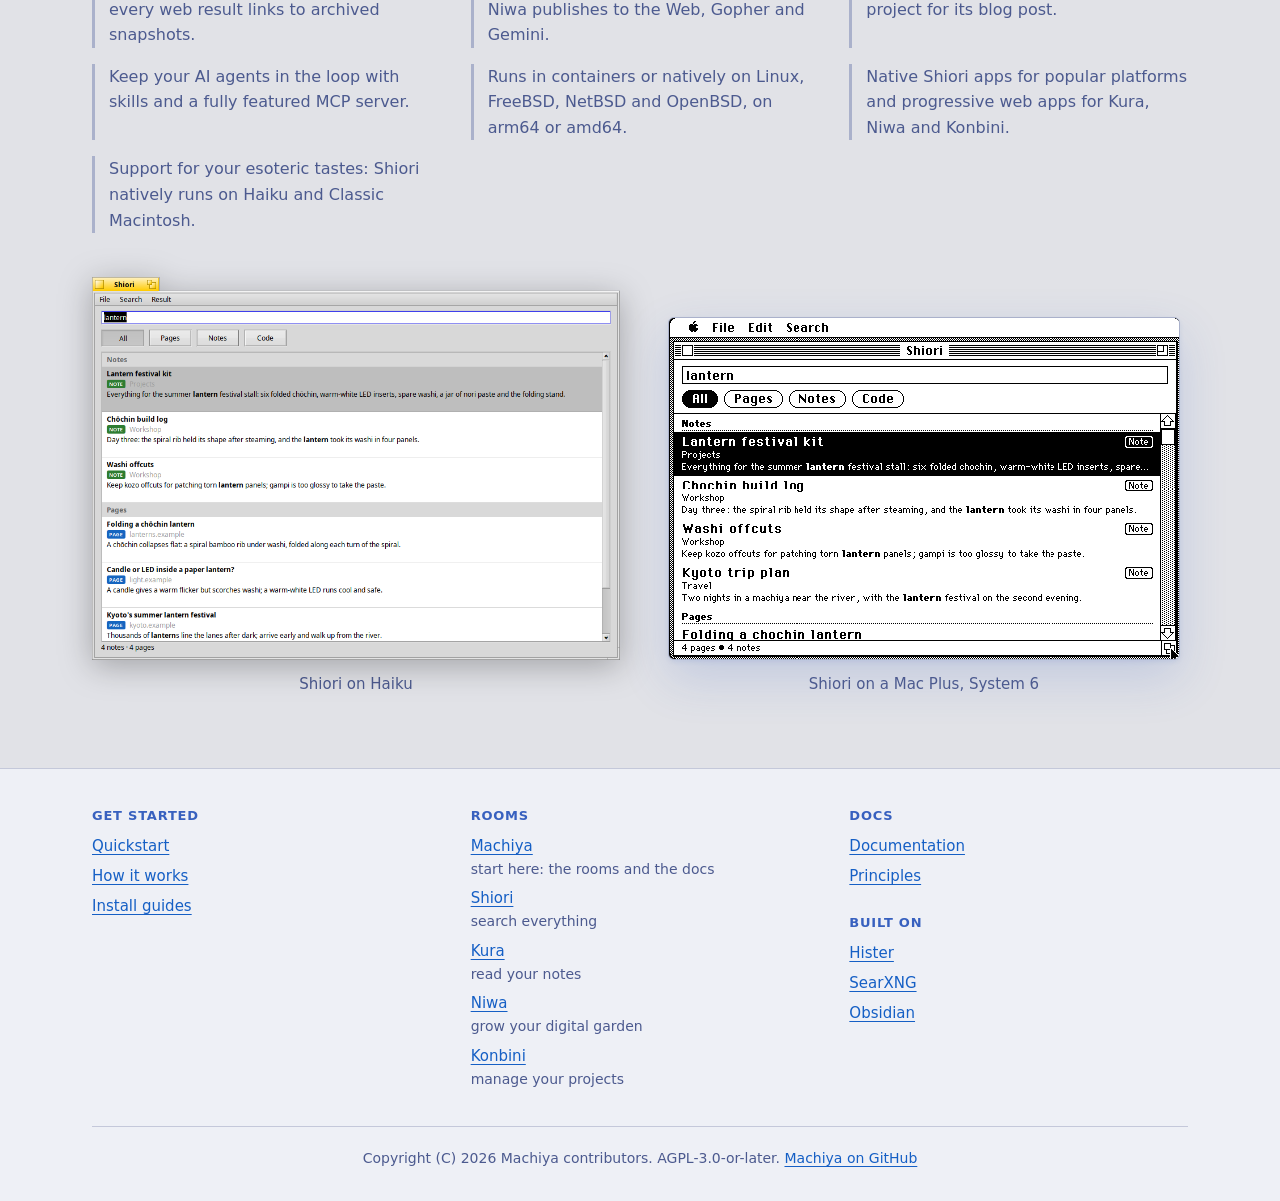
==== commit a7c32415: "machiya: site: a Quickstart button between Install and GitHub, to the README's "Already have Hister " ====
--- a/site/index.html
+++ b/site/index.html
@@ -36,6 +36,7 @@
         <p class="lede">Powered by <a href="https://github.com/asciimoo/hister">Hister</a>, <a href="https://github.com/searxng/searxng">SearXNG</a> and <a href="https://obsidian.md">Obsidian</a>, Machiya's apps make it easy to find and work with everything you've come across on the Information&nbsp;Superhighway.</p>
         <div class="actions">
           <a class="button" href="https://github.com/machiya-kobo/machiya#quickstart">Install</a>
+          <a class="button secondary" href="https://github.com/machiya-kobo/machiya#already-have-hister-and-searxng-search-them-together-with-shiori">Quickstart</a>
           <a class="button secondary" href="https://github.com/machiya-kobo">GitHub</a>
         </div>
       </div>
--- a/site/style.css
+++ b/site/style.css
@@ -156,6 +156,7 @@
   background: var(--blue); color: var(--on-blue); font-weight: 700; text-decoration: none;
 }
 .button.secondary { background: transparent; color: var(--blue); }   /* the same pill, outlined: beside the filled one */
+@media (max-width: 480px) { .actions .button { padding: 10px 18px; } }   /* three fit on one line on a phone */
 .button:hover { text-decoration: underline; }
 
 .hero-shot { margin-top: 44px; }
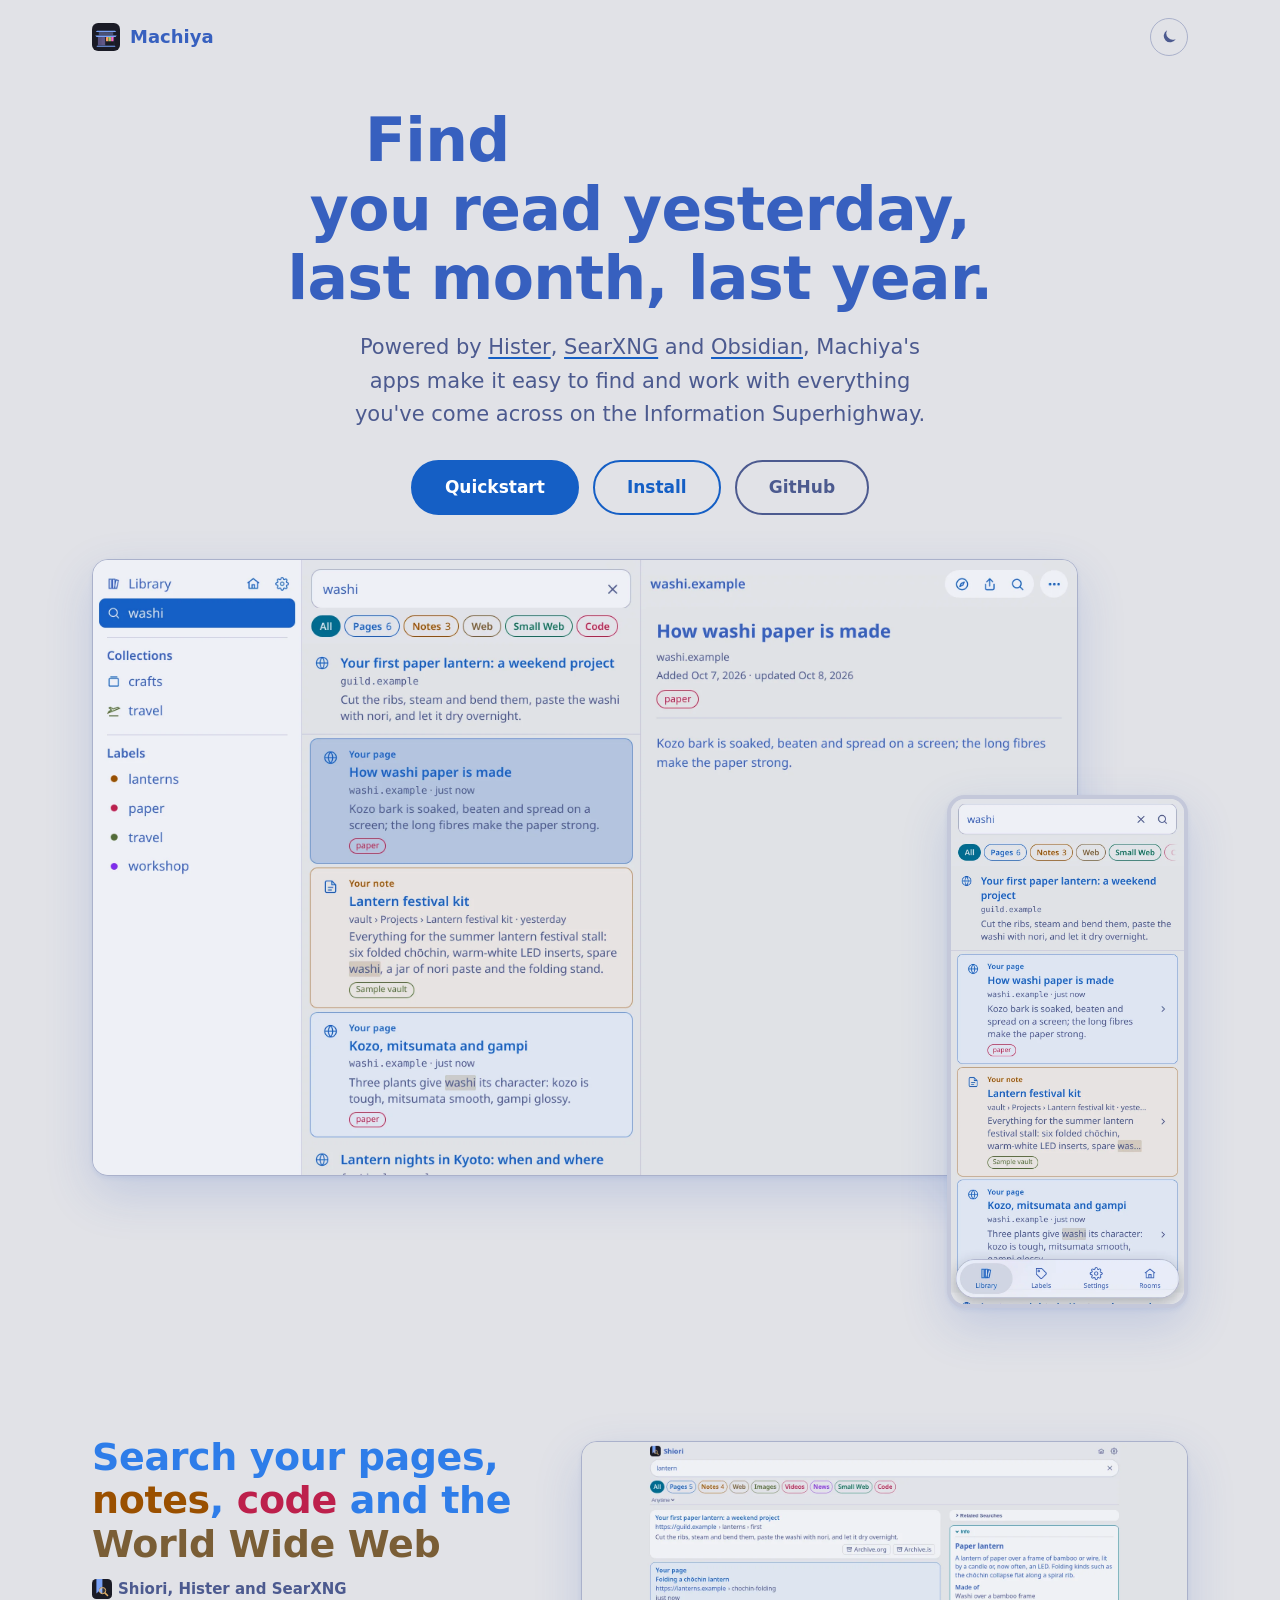
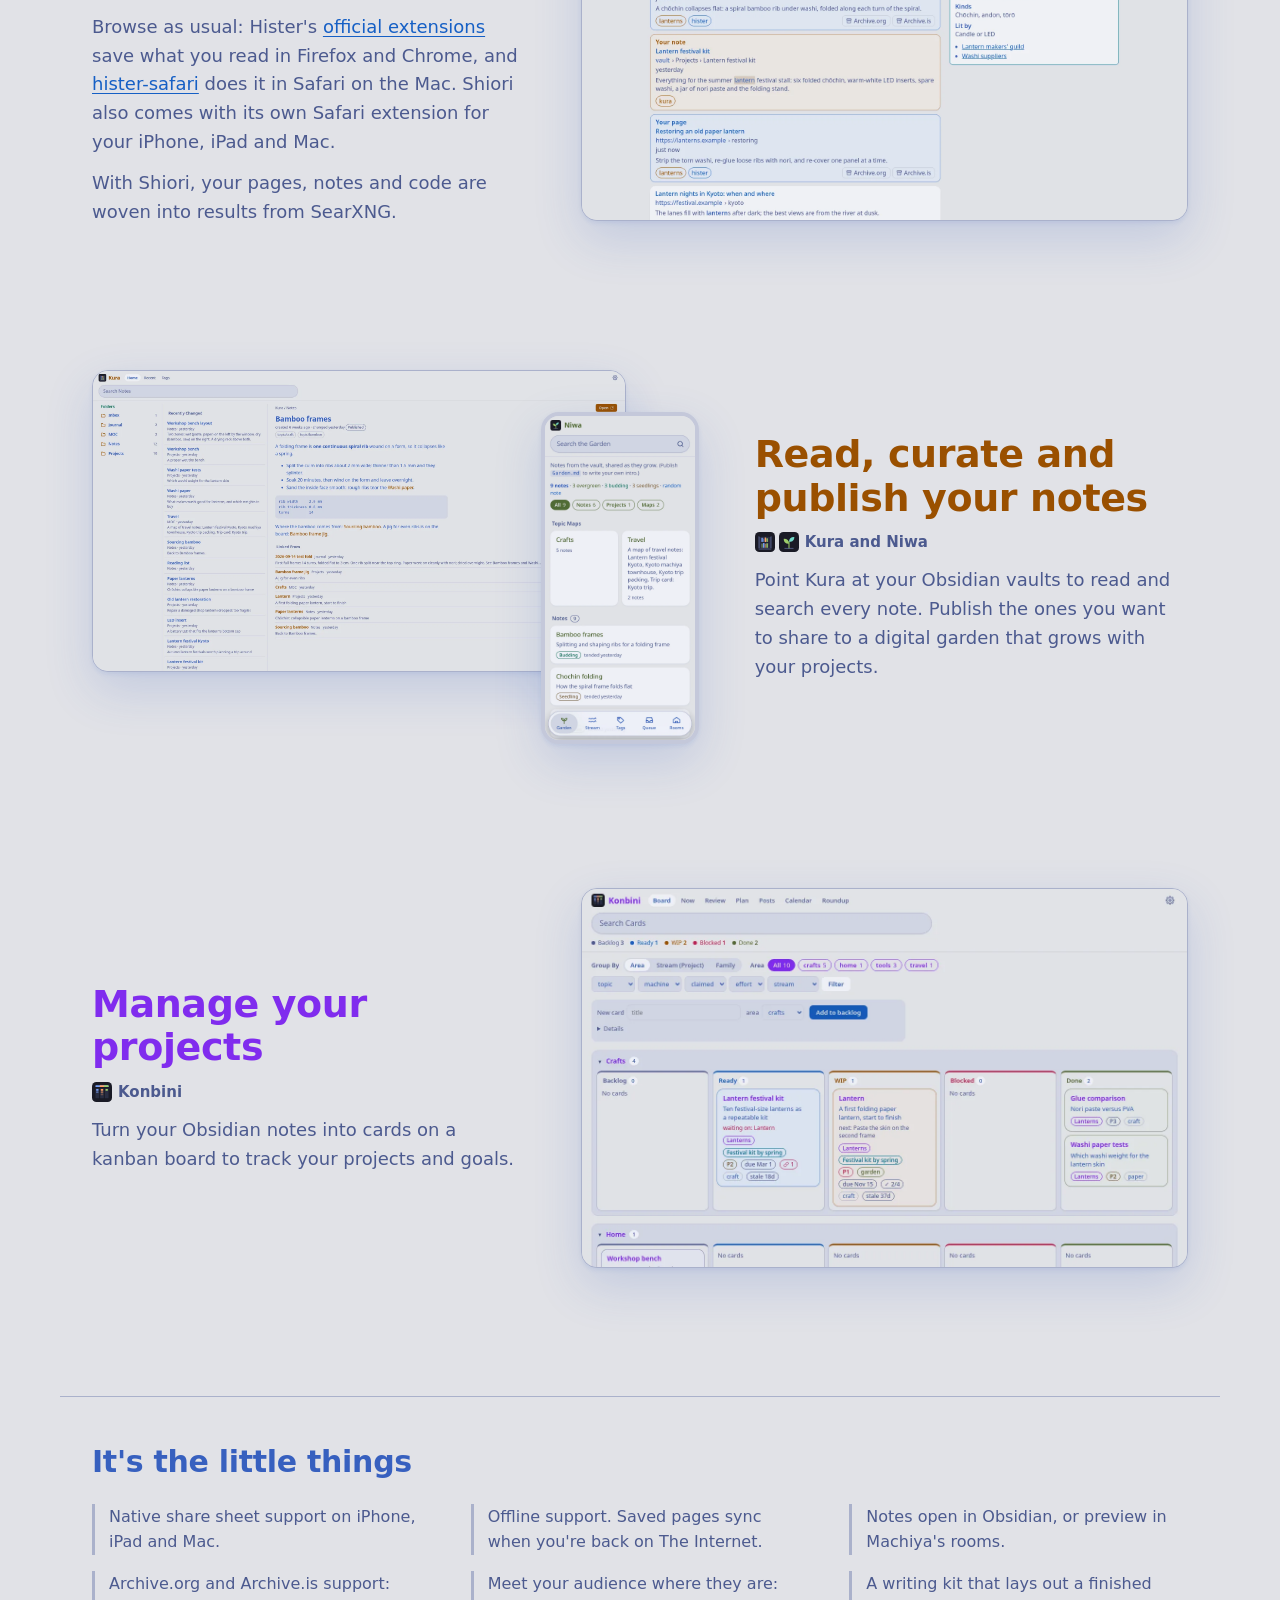
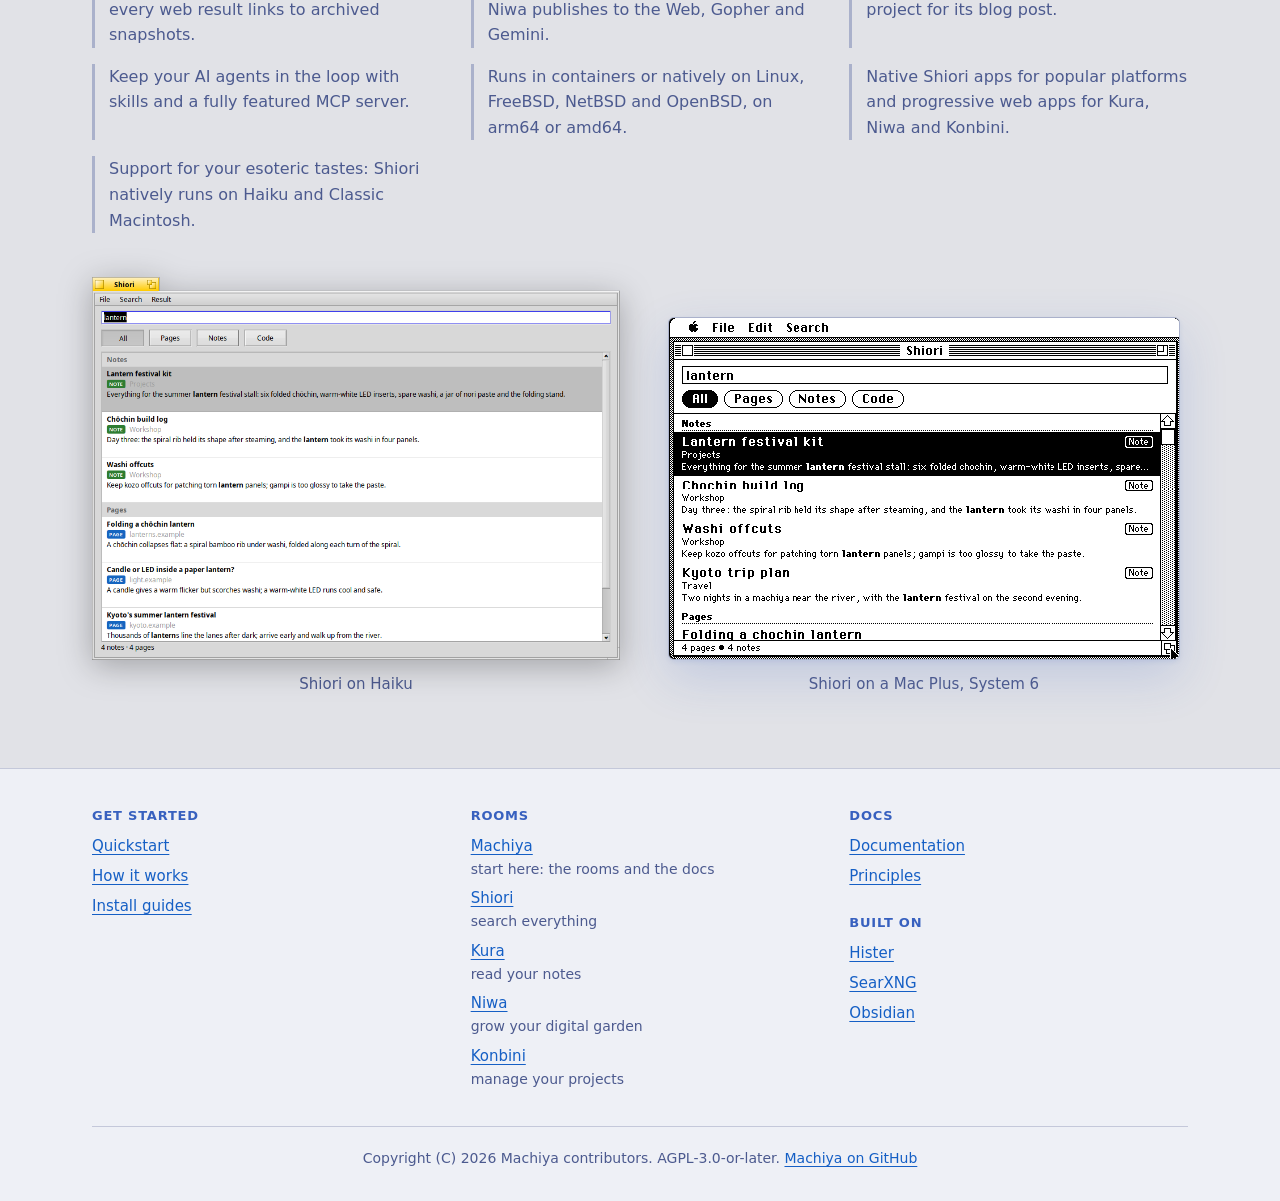
==== commit 236fa722: "machiya: site: Quickstart leads (filled, to "Already have Hister and SearXNG?"), Install follows (ou" ====
--- a/site/index.html
+++ b/site/index.html
@@ -35,9 +35,9 @@
         <h1 id="title" aria-label="Find everything you read yesterday, last month, last year."><span class="line1">Find <span class="spin" aria-hidden="true"><span class="w page">the page</span><span class="w note">the note</span><span class="w phlog">the phlog</span><span class="w capsule">the capsule</span><span class="w code">the code</span><span class="w all">everything</span></span></span><span class="line2"> you read yesterday,</span><span class="line2"> last month, last year.</span></h1>
         <p class="lede">Powered by <a href="https://github.com/asciimoo/hister">Hister</a>, <a href="https://github.com/searxng/searxng">SearXNG</a> and <a href="https://obsidian.md">Obsidian</a>, Machiya's apps make it easy to find and work with everything you've come across on the Information&nbsp;Superhighway.</p>
         <div class="actions">
-          <a class="button" href="https://github.com/machiya-kobo/machiya#quickstart">Install</a>
-          <a class="button secondary" href="https://github.com/machiya-kobo/machiya#already-have-hister-and-searxng-search-them-together-with-shiori">Quickstart</a>
-          <a class="button secondary" href="https://github.com/machiya-kobo">GitHub</a>
+          <a class="button" href="https://github.com/machiya-kobo/machiya#already-have-hister-and-searxng-search-them-together-with-shiori">Quickstart</a>
+          <a class="button secondary" href="https://github.com/machiya-kobo/machiya#full-machiya-stack">Install</a>
+          <a class="button neutral" href="https://github.com/machiya-kobo">GitHub</a>
         </div>
       </div>
       <div class="hero-shot pair">
--- a/site/style.css
+++ b/site/style.css
@@ -156,6 +156,7 @@
   background: var(--blue); color: var(--on-blue); font-weight: 700; text-decoration: none;
 }
 .button.secondary { background: transparent; color: var(--blue); }   /* the same pill, outlined: beside the filled one */
+.button.neutral { background: transparent; color: var(--fg2); border-color: var(--fg2); }   /* not a way to start: where the code lives */
 @media (max-width: 480px) { .actions .button { padding: 10px 18px; } }   /* three fit on one line on a phone */
 .button:hover { text-decoration: underline; }
 
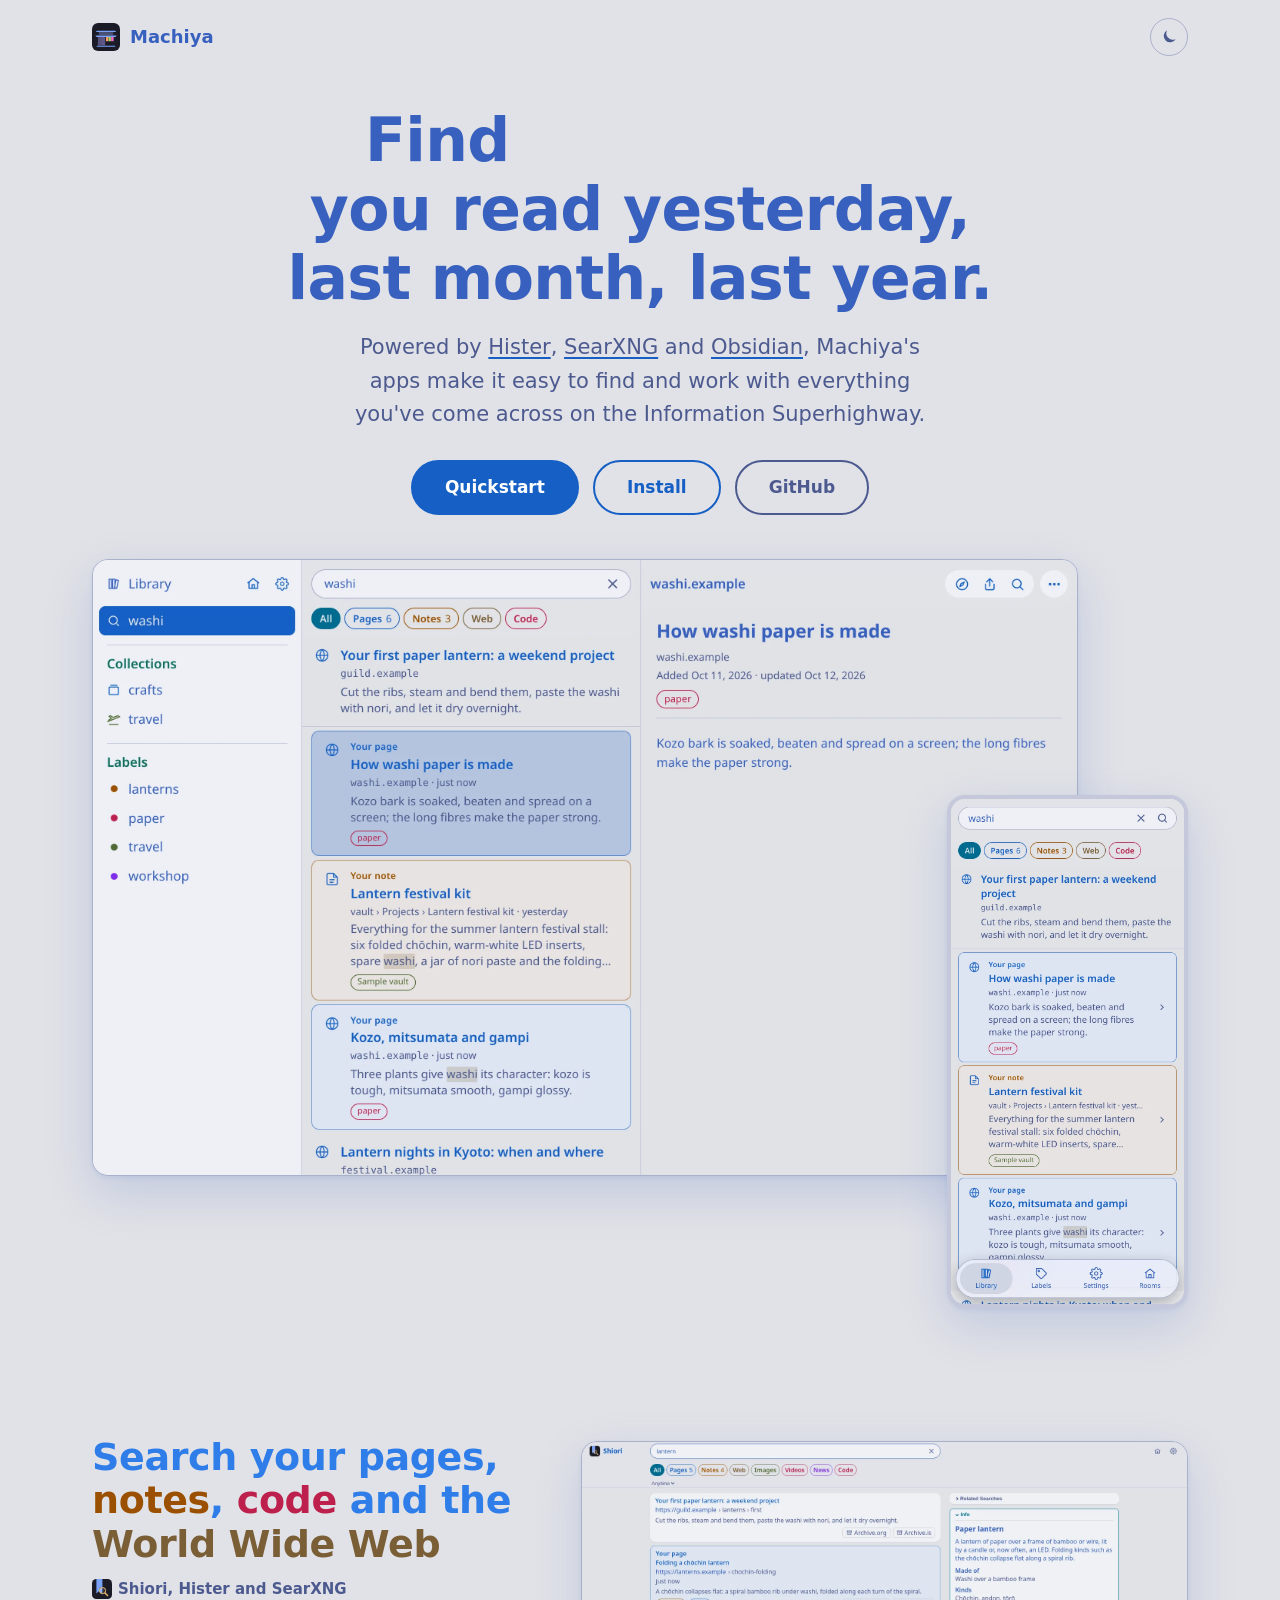
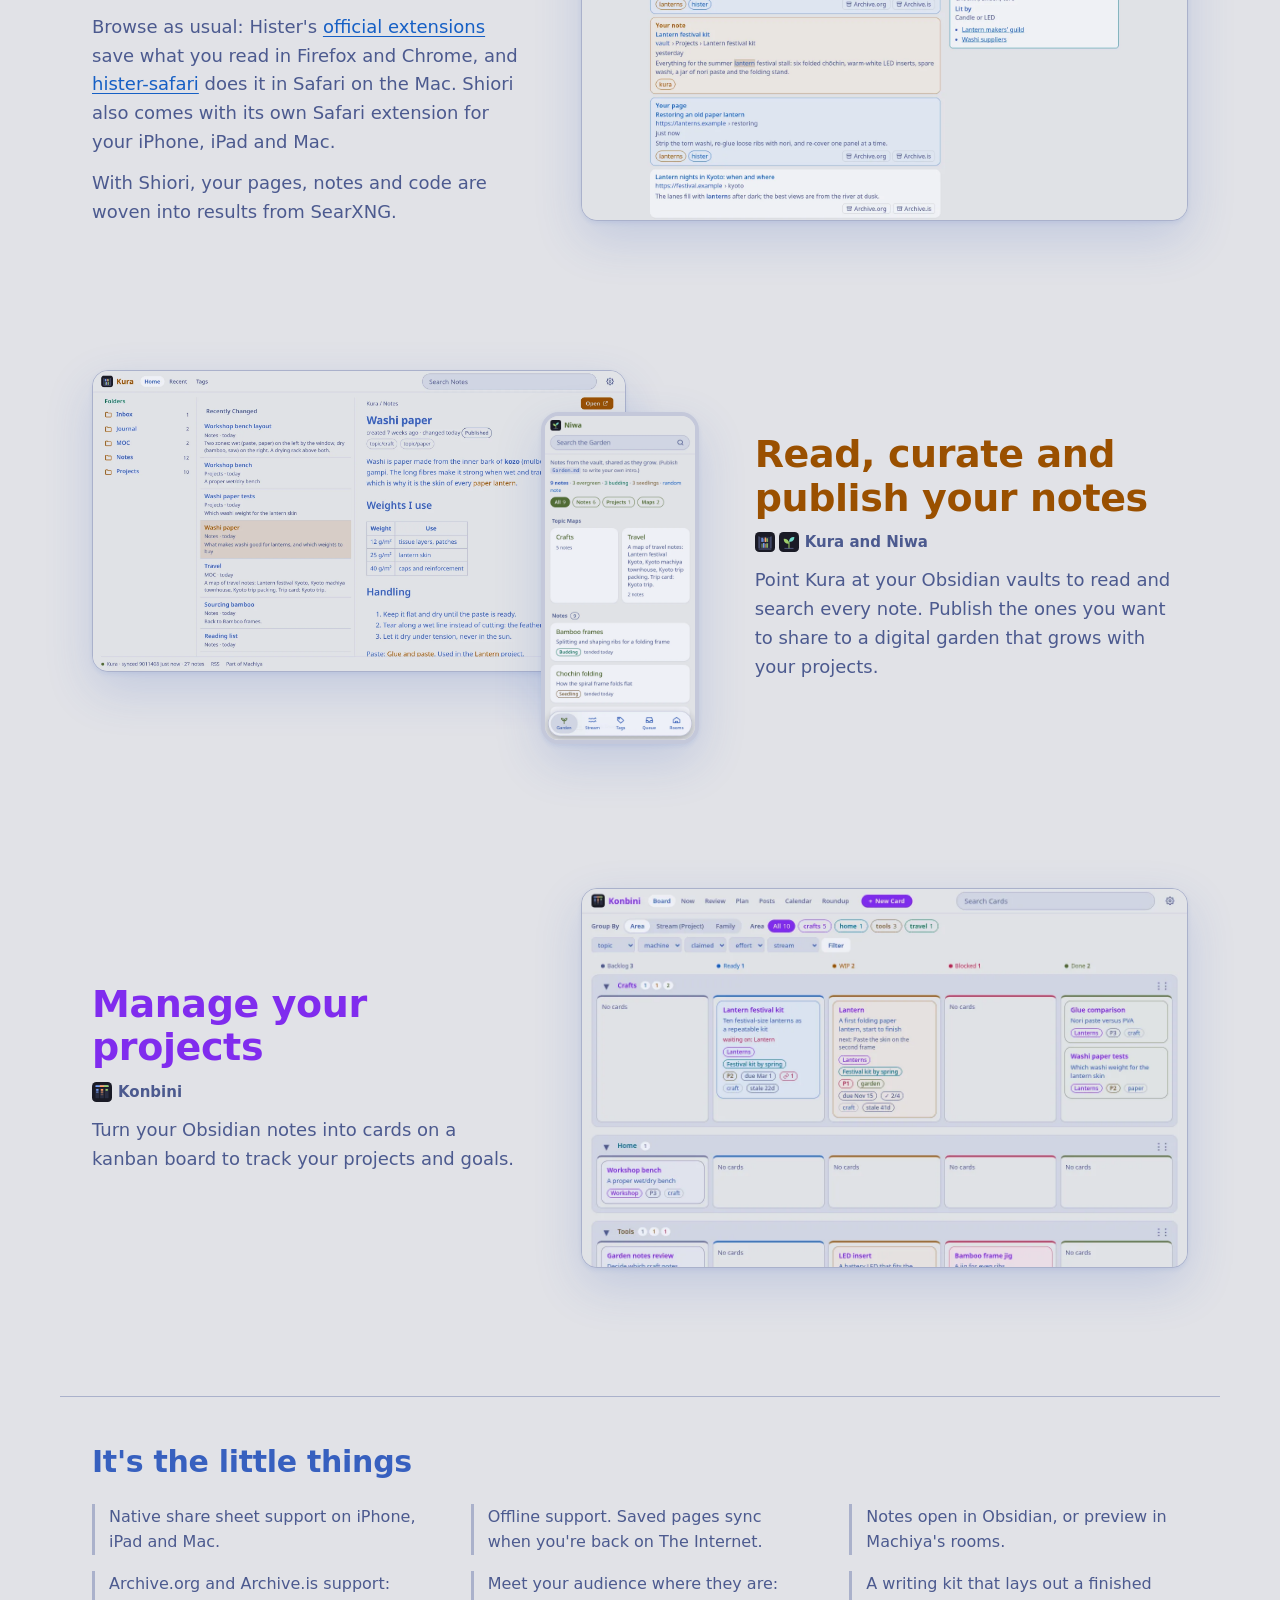
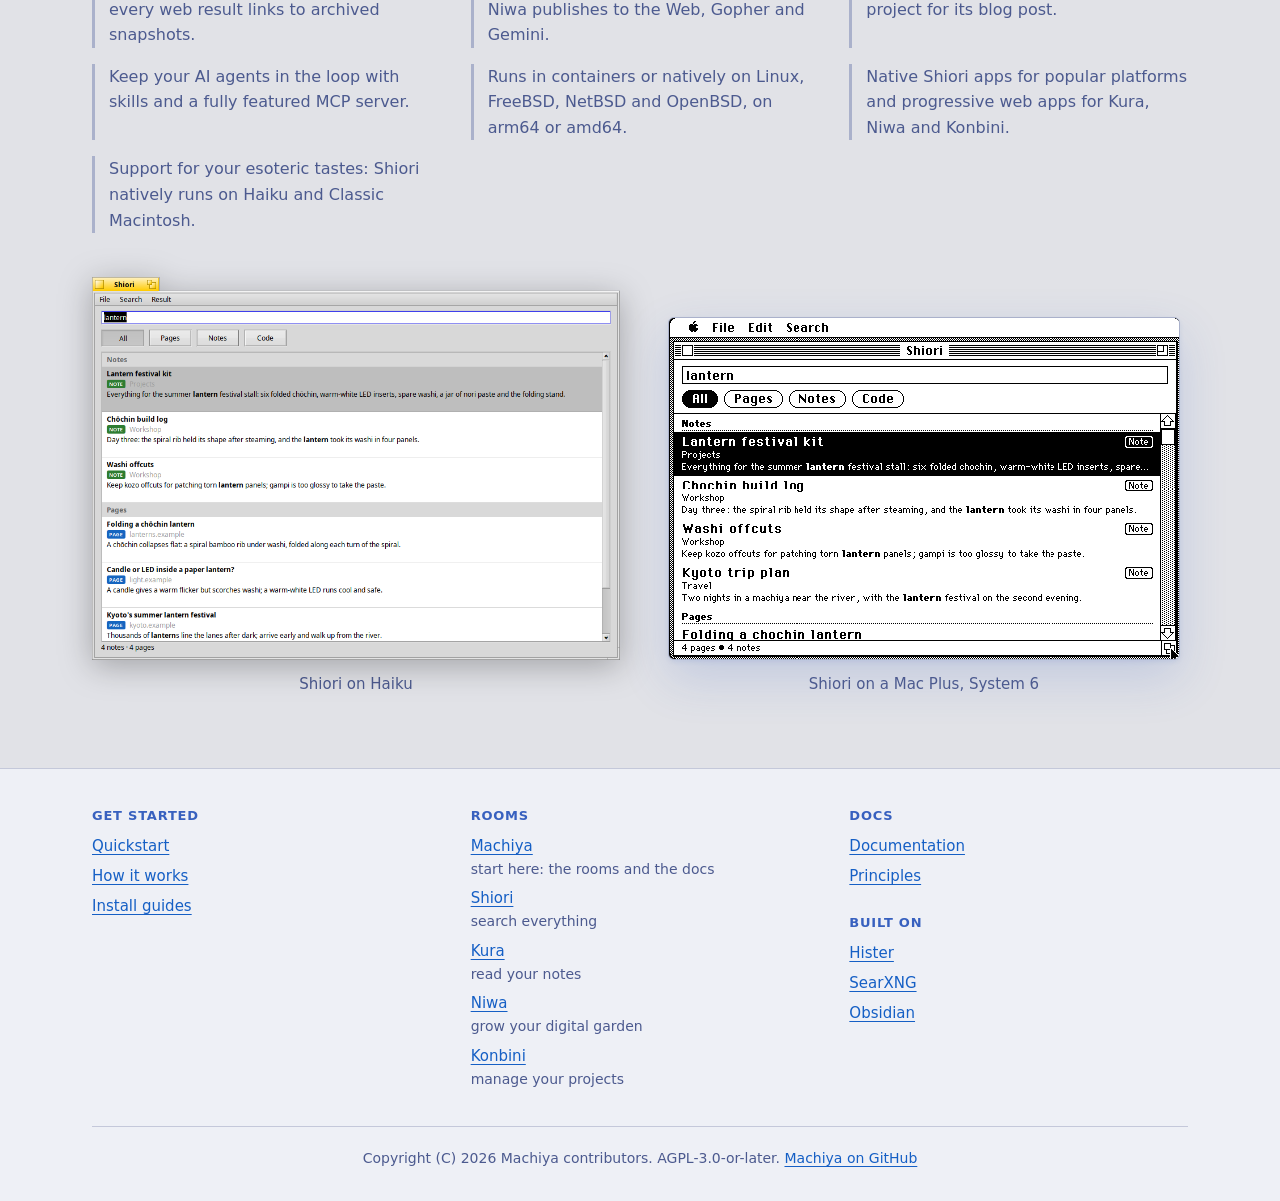
==== commit 0c23ce61: "machiya: site and README: screenshots retaken after the UI unification (one-row header, search field" ====
--- a/site/index.html
+++ b/site/index.html
@@ -87,10 +87,10 @@
       </div>
       <figure class="feature-shot pair">
         <picture class="wide only-light">
-          <img src="img/notes-kura-light.webp" width="1920" height="1080" loading="lazy" decoding="async" alt="Kura showing the note Bamboo frames: its tags, the steps and a table of rib sizes, beside the vault's folders and a list of recently changed notes.">
+          <img src="img/notes-kura-light.webp" width="1920" height="1080" loading="lazy" decoding="async" alt="Kura showing the note Washi paper: its tags, a table of paper weights and the handling steps, beside the vault's folders and a list of recently changed notes.">
         </picture>
         <picture class="wide only-dark">
-          <img src="img/notes-kura-dark.webp" width="1920" height="1080" loading="lazy" decoding="async" alt="Kura showing the note Bamboo frames: its tags, the steps and a table of rib sizes, beside the vault's folders and a list of recently changed notes.">
+          <img src="img/notes-kura-dark.webp" width="1920" height="1080" loading="lazy" decoding="async" alt="Kura showing the note Washi paper: its tags, a table of paper weights and the handling steps, beside the vault's folders and a list of recently changed notes.">
         </picture>
         <picture class="phone only-light">
           <img src="img/notes-niwa-phone-light.webp" width="780" height="1688" loading="lazy" decoding="async" alt="Niwa on a phone: the published notes, with topic maps for crafts and travel, then every note, most recently tended first, marked Seedling, Budding or Evergreen.">
@@ -111,10 +111,10 @@
       </div>
       <figure class="feature-shot">
         <picture class="only-light">
-          <img src="img/projects-light.webp" width="1280" height="800" loading="lazy" decoding="async" alt="Konbini's board for the sample vault: cards grouped by area in Backlog, Ready, WIP, Blocked and Done columns, each card tinted in its column's colour, with a Group By switch and Area pills above.">
+          <img src="img/projects-light.webp" width="1280" height="800" loading="lazy" decoding="async" alt="Konbini's board for the sample vault: cards grouped by area in Backlog, Ready, WIP, Blocked and Done columns, each lane headed by its count and each card tinted in its column's colour, under one header row with a New Card button and card search, a Group By switch and Area pills.">
         </picture>
         <picture class="only-dark">
-          <img src="img/projects-dark.webp" width="1280" height="800" loading="lazy" decoding="async" alt="Konbini's board for the sample vault: cards grouped by area in Backlog, Ready, WIP, Blocked and Done columns, each card tinted in its column's colour, with a Group By switch and Area pills above.">
+          <img src="img/projects-dark.webp" width="1280" height="800" loading="lazy" decoding="async" alt="Konbini's board for the sample vault: cards grouped by area in Backlog, Ready, WIP, Blocked and Done columns, each lane headed by its count and each card tinted in its column's colour, under one header row with a New Card button and card search, a Group By switch and Area pills.">
         </picture>
       </figure>
     </div>
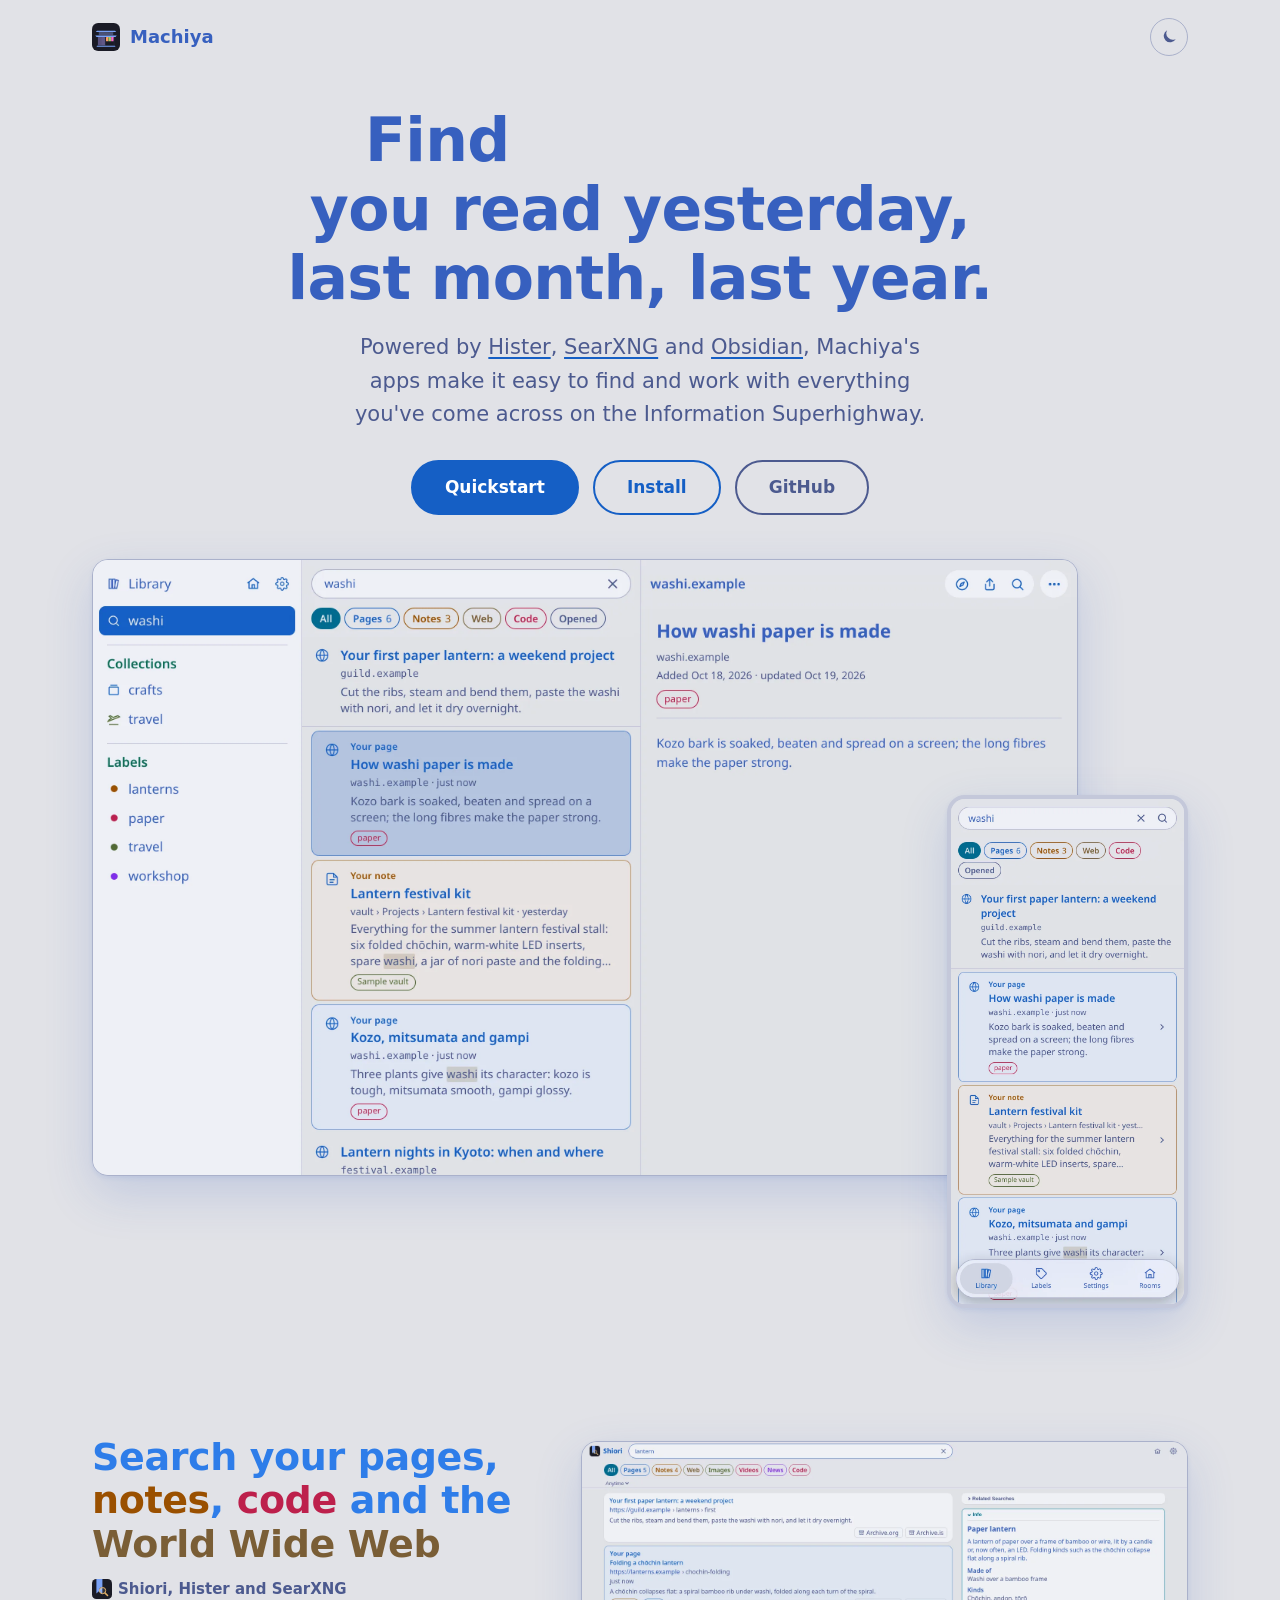
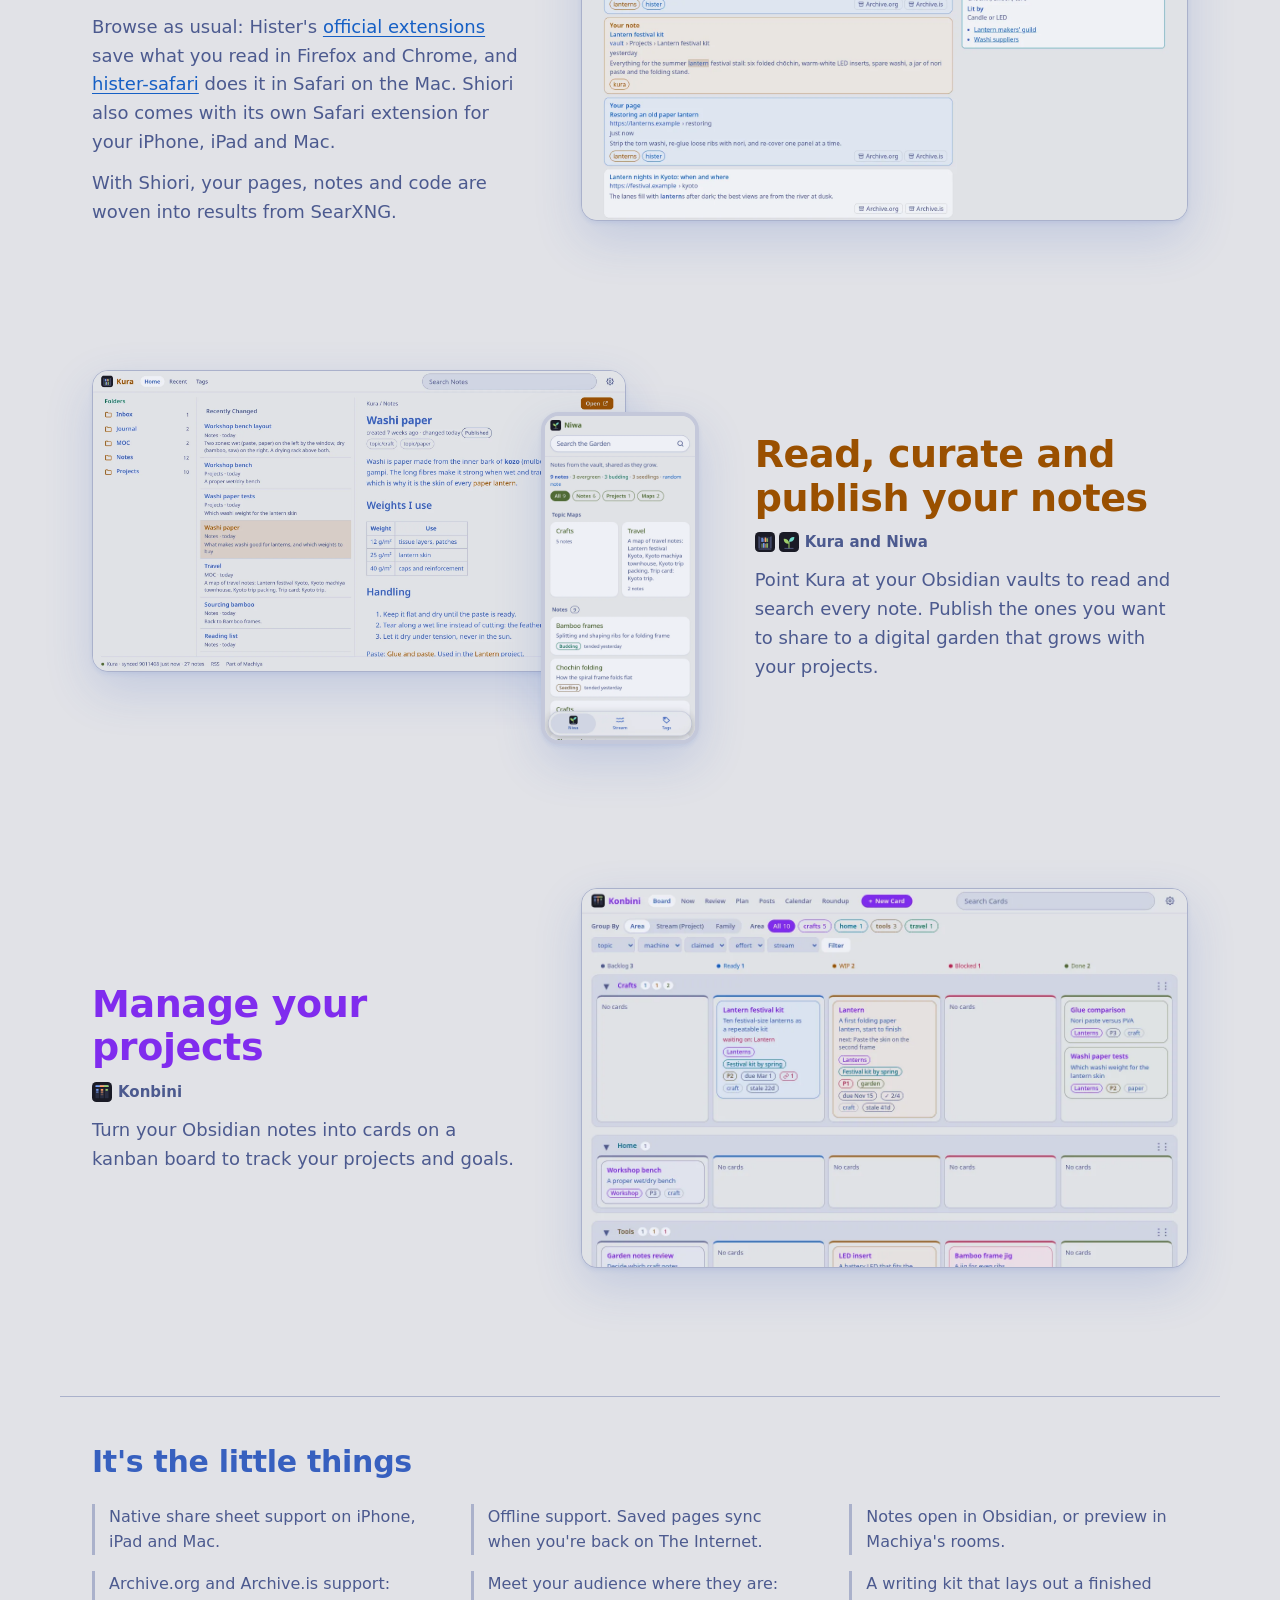
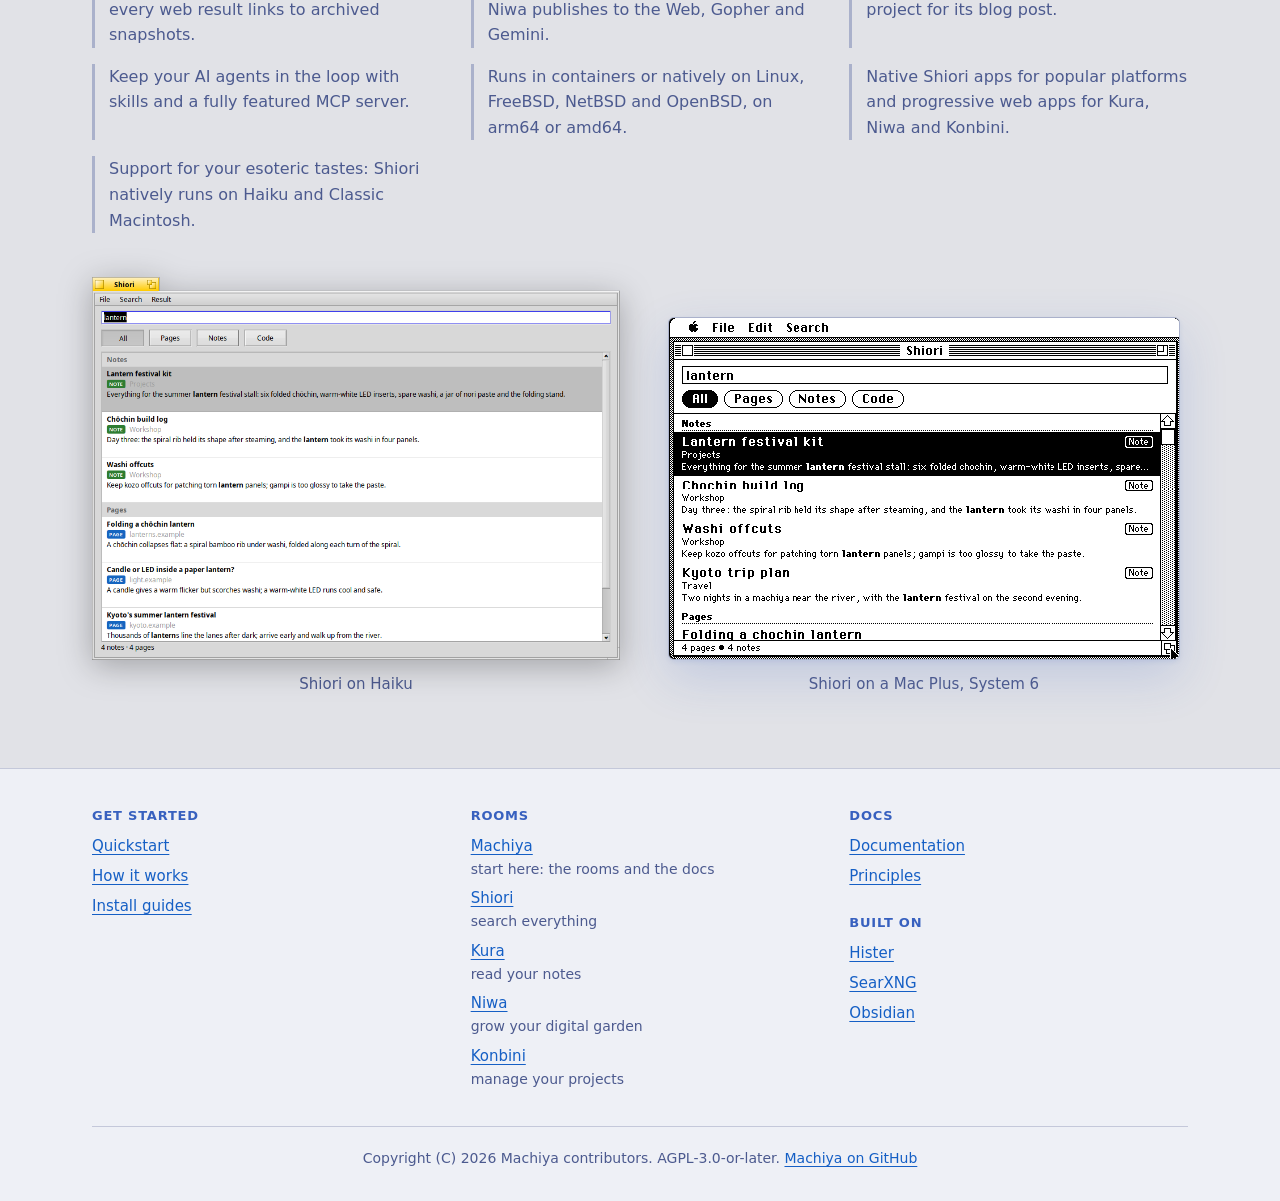
==== commit e45a909f: "machiya: site and README: Shiori's hero and search shots retaken on 1.12.1, alt texts describe your " ====
--- a/site/index.html
+++ b/site/index.html
@@ -42,10 +42,10 @@
       </div>
       <div class="hero-shot pair">
         <picture class="wide only-light">
-          <img src="img/hero-light.webp" width="2560" height="1600" loading="lazy" decoding="async" fetchpriority="high" alt="Shiori, the Machiya search app, with results for washi: a web result, your saved pages How washi paper is made and Kozo, mitsumata and gampi, and your note Lantern festival kit in one list. The saved page How washi paper is made is open on the right.">
+          <img src="img/hero-light.webp" width="2560" height="1600" loading="lazy" decoding="async" fetchpriority="high" alt="Shiori, the Machiya search app, with results for washi: web results with your pages How washi paper is made and Kozo, mitsumata and gampi and your note Lantern festival kit woven in, each in its own tinted card. Your page How washi paper is made is open on the right.">
         </picture>
         <picture class="wide only-dark">
-          <img src="img/hero-dark.webp" width="2560" height="1600" loading="lazy" decoding="async" fetchpriority="high" alt="Shiori, the Machiya search app, with results for washi: a web result, your saved pages How washi paper is made and Kozo, mitsumata and gampi, and your note Lantern festival kit in one list. The saved page How washi paper is made is open on the right.">
+          <img src="img/hero-dark.webp" width="2560" height="1600" loading="lazy" decoding="async" fetchpriority="high" alt="Shiori, the Machiya search app, with results for washi: web results with your pages How washi paper is made and Kozo, mitsumata and gampi and your note Lantern festival kit woven in, each in its own tinted card. Your page How washi paper is made is open on the right.">
         </picture>
         <picture class="phone only-light">
           <img src="img/hero-phone-light.webp" width="780" height="1688" loading="lazy" decoding="async" alt="The same search for washi in Shiori on a phone.">
@@ -68,11 +68,11 @@
       <figure class="feature-shot">
         <picture class="only-light">
           <source media="(max-width: 600px)" srcset="img/search-phone-light.webp" width="780" height="1688">
-          <img src="img/search-light.webp" width="1600" height="1000" loading="lazy" decoding="async" alt="Shiori on the All tab for the search lantern: web results with your saved pages and your Lantern festival kit note from Kura woven in, each tinted, beside an Info box about paper lanterns.">
+          <img src="img/search-light.webp" width="1600" height="1000" loading="lazy" decoding="async" alt="Shiori's search page on the All tab for lantern: web results with your pages Folding a chōchin lantern and Restoring an old paper lantern and your note Lantern festival kit woven in, each in its own tinted card, beside an Info box about paper lanterns.">
         </picture>
         <picture class="only-dark">
           <source media="(max-width: 600px)" srcset="img/search-phone-dark.webp" width="780" height="1688">
-          <img src="img/search-dark.webp" width="1600" height="1000" loading="lazy" decoding="async" alt="Shiori on the All tab for the search lantern: web results with your saved pages and your Lantern festival kit note from Kura woven in, each tinted, beside an Info box about paper lanterns.">
+          <img src="img/search-dark.webp" width="1600" height="1000" loading="lazy" decoding="async" alt="Shiori's search page on the All tab for lantern: web results with your pages Folding a chōchin lantern and Restoring an old paper lantern and your note Lantern festival kit woven in, each in its own tinted card, beside an Info box about paper lanterns.">
         </picture>
       </figure>
     </div>
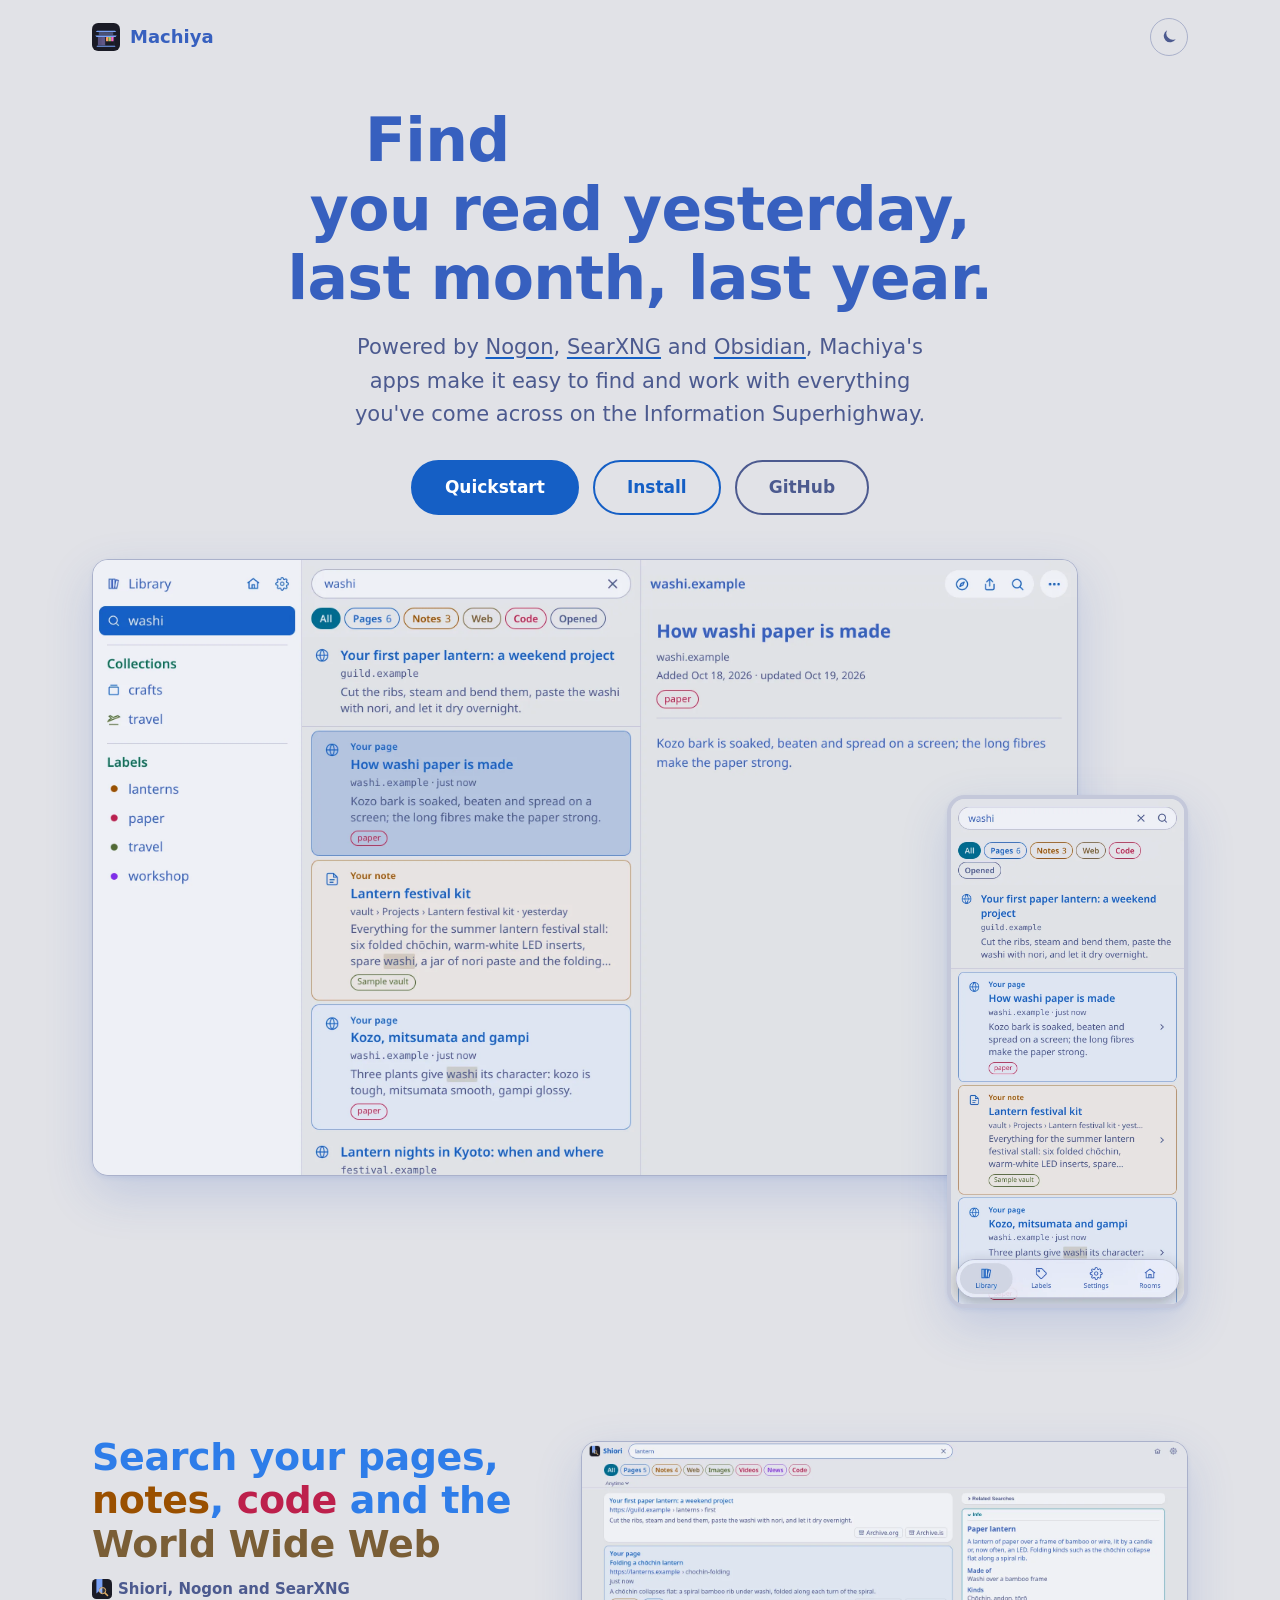
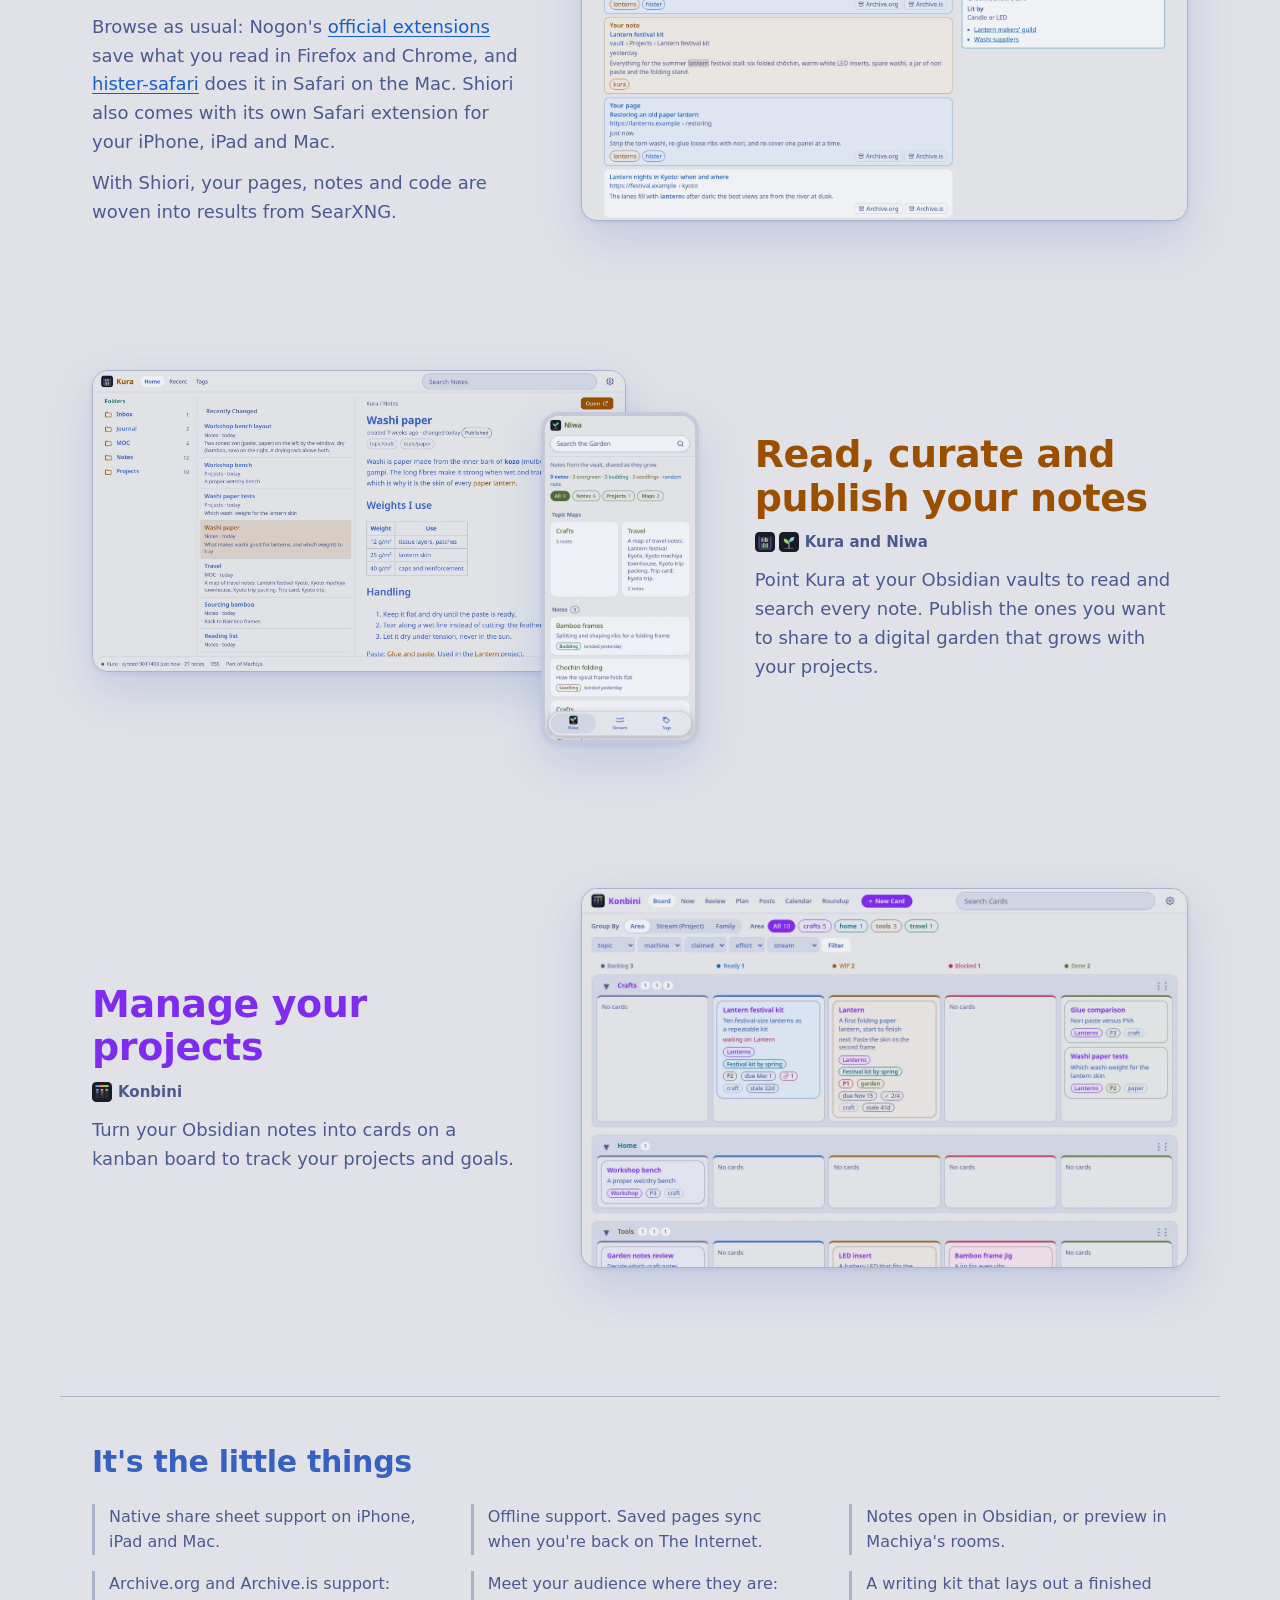
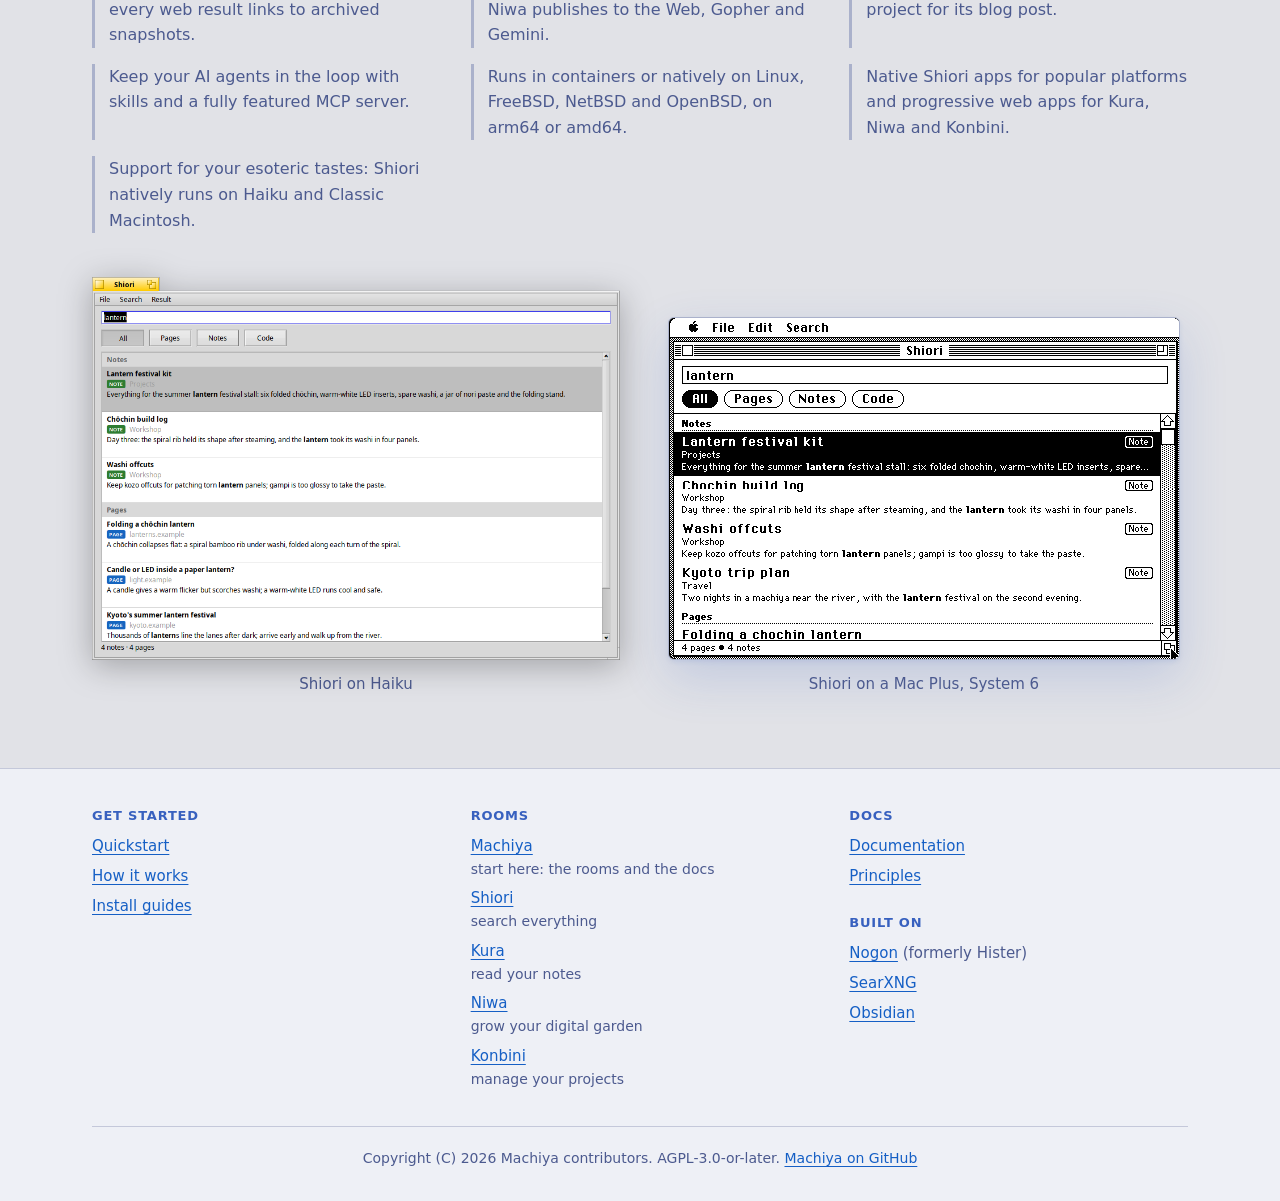
==== commit 9516b5ff: "machiya: Hister is now Nogon upstream: README, site, org profile and the engine doc say Nogon (forme" ====
--- a/site/index.html
+++ b/site/index.html
@@ -4,7 +4,7 @@
 <meta charset="utf-8">
 <meta name="viewport" content="width=device-width, initial-scale=1">
 <title>Machiya: find everything you read</title>
-<meta name="description" content="Powered by Hister, SearXNG and Obsidian, Machiya's apps make it easy to find and work with everything you've come across on the Information Superhighway.">
+<meta name="description" content="Powered by Nogon, SearXNG and Obsidian, Machiya's apps make it easy to find and work with everything you've come across on the Information Superhighway.">
 <meta name="color-scheme" content="light dark">
 <meta name="theme-color" content="#e1e2e7" media="(prefers-color-scheme: light)">
 <meta name="theme-color" content="#1a1b26" media="(prefers-color-scheme: dark)">
@@ -33,7 +33,7 @@
     <div class="wrap">
       <div class="hero-text">
         <h1 id="title" aria-label="Find everything you read yesterday, last month, last year."><span class="line1">Find <span class="spin" aria-hidden="true"><span class="w page">the page</span><span class="w note">the note</span><span class="w phlog">the phlog</span><span class="w capsule">the capsule</span><span class="w code">the code</span><span class="w all">everything</span></span></span><span class="line2"> you read yesterday,</span><span class="line2"> last month, last year.</span></h1>
-        <p class="lede">Powered by <a href="https://github.com/asciimoo/hister">Hister</a>, <a href="https://github.com/searxng/searxng">SearXNG</a> and <a href="https://obsidian.md">Obsidian</a>, Machiya's apps make it easy to find and work with everything you've come across on the Information&nbsp;Superhighway.</p>
+        <p class="lede">Powered by <a href="https://nogon.eu/">Nogon</a>, <a href="https://github.com/searxng/searxng">SearXNG</a> and <a href="https://obsidian.md">Obsidian</a>, Machiya's apps make it easy to find and work with everything you've come across on the Information&nbsp;Superhighway.</p>
         <div class="actions">
           <a class="button" href="https://github.com/machiya-kobo/machiya#already-have-hister-and-searxng-search-them-together-with-shiori">Quickstart</a>
           <a class="button secondary" href="https://github.com/machiya-kobo/machiya#full-machiya-stack">Install</a>
@@ -61,8 +61,8 @@
     <div class="wrap">
       <div class="feature-text">
         <h2 id="f-search">Search your pages, <span class="c-notes">notes</span>, <span class="c-code">code</span> and the <span class="c-web">World Wide Web</span></h2>
-        <p class="tag shiori"><img src="icons/shiori.svg" alt="" width="20" height="20">Shiori, Hister and SearXNG</p>
-        <p>Browse as usual: Hister's <a href="https://hister.org/docs/browser-extension">official extensions</a> save what you read in Firefox and Chrome, and <a href="https://github.com/nburns/hister-safari">hister-safari</a> does it in Safari on the Mac. Shiori also comes with its own Safari extension for your iPhone, iPad and Mac.</p>
+        <p class="tag shiori"><img src="icons/shiori.svg" alt="" width="20" height="20">Shiori, Nogon and SearXNG</p>
+        <p>Browse as usual: Nogon's <a href="https://nogon.eu/docs/browser-extension">official extensions</a> save what you read in Firefox and Chrome, and <a href="https://github.com/nburns/hister-safari">hister-safari</a> does it in Safari on the Mac. Shiori also comes with its own Safari extension for your iPhone, iPad and Mac.</p>
         <p>With Shiori, your pages, notes and code are woven into results from SearXNG.</p>
       </div>
       <figure class="feature-shot">
@@ -181,7 +181,7 @@
         <nav aria-labelledby="ft-built">
           <h2 id="ft-built">Built on</h2>
           <ul>
-            <li><a href="https://github.com/asciimoo/hister">Hister</a></li>
+            <li><a href="https://github.com/asciimoo/nogon">Nogon</a> (formerly Hister)</li>
             <li><a href="https://github.com/searxng/searxng">SearXNG</a></li>
             <li><a href="https://obsidian.md">Obsidian</a></li>
           </ul>
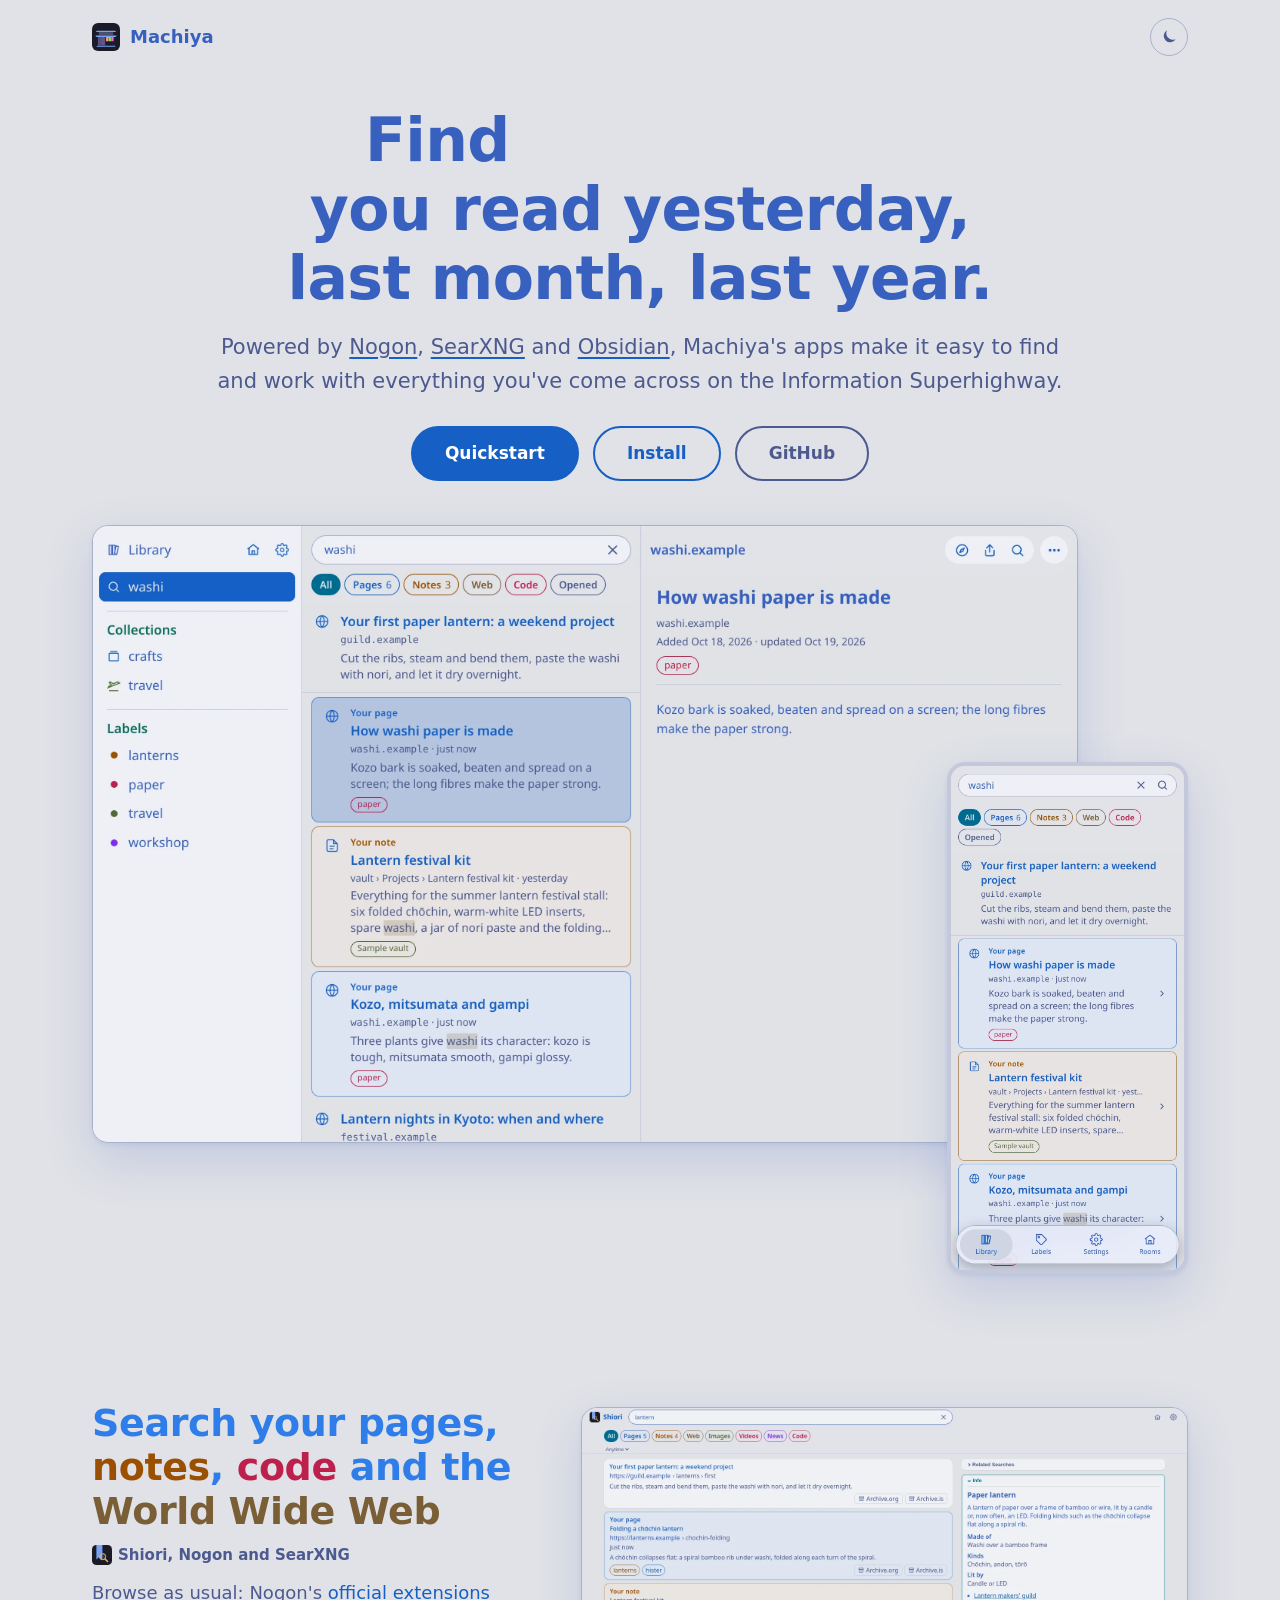
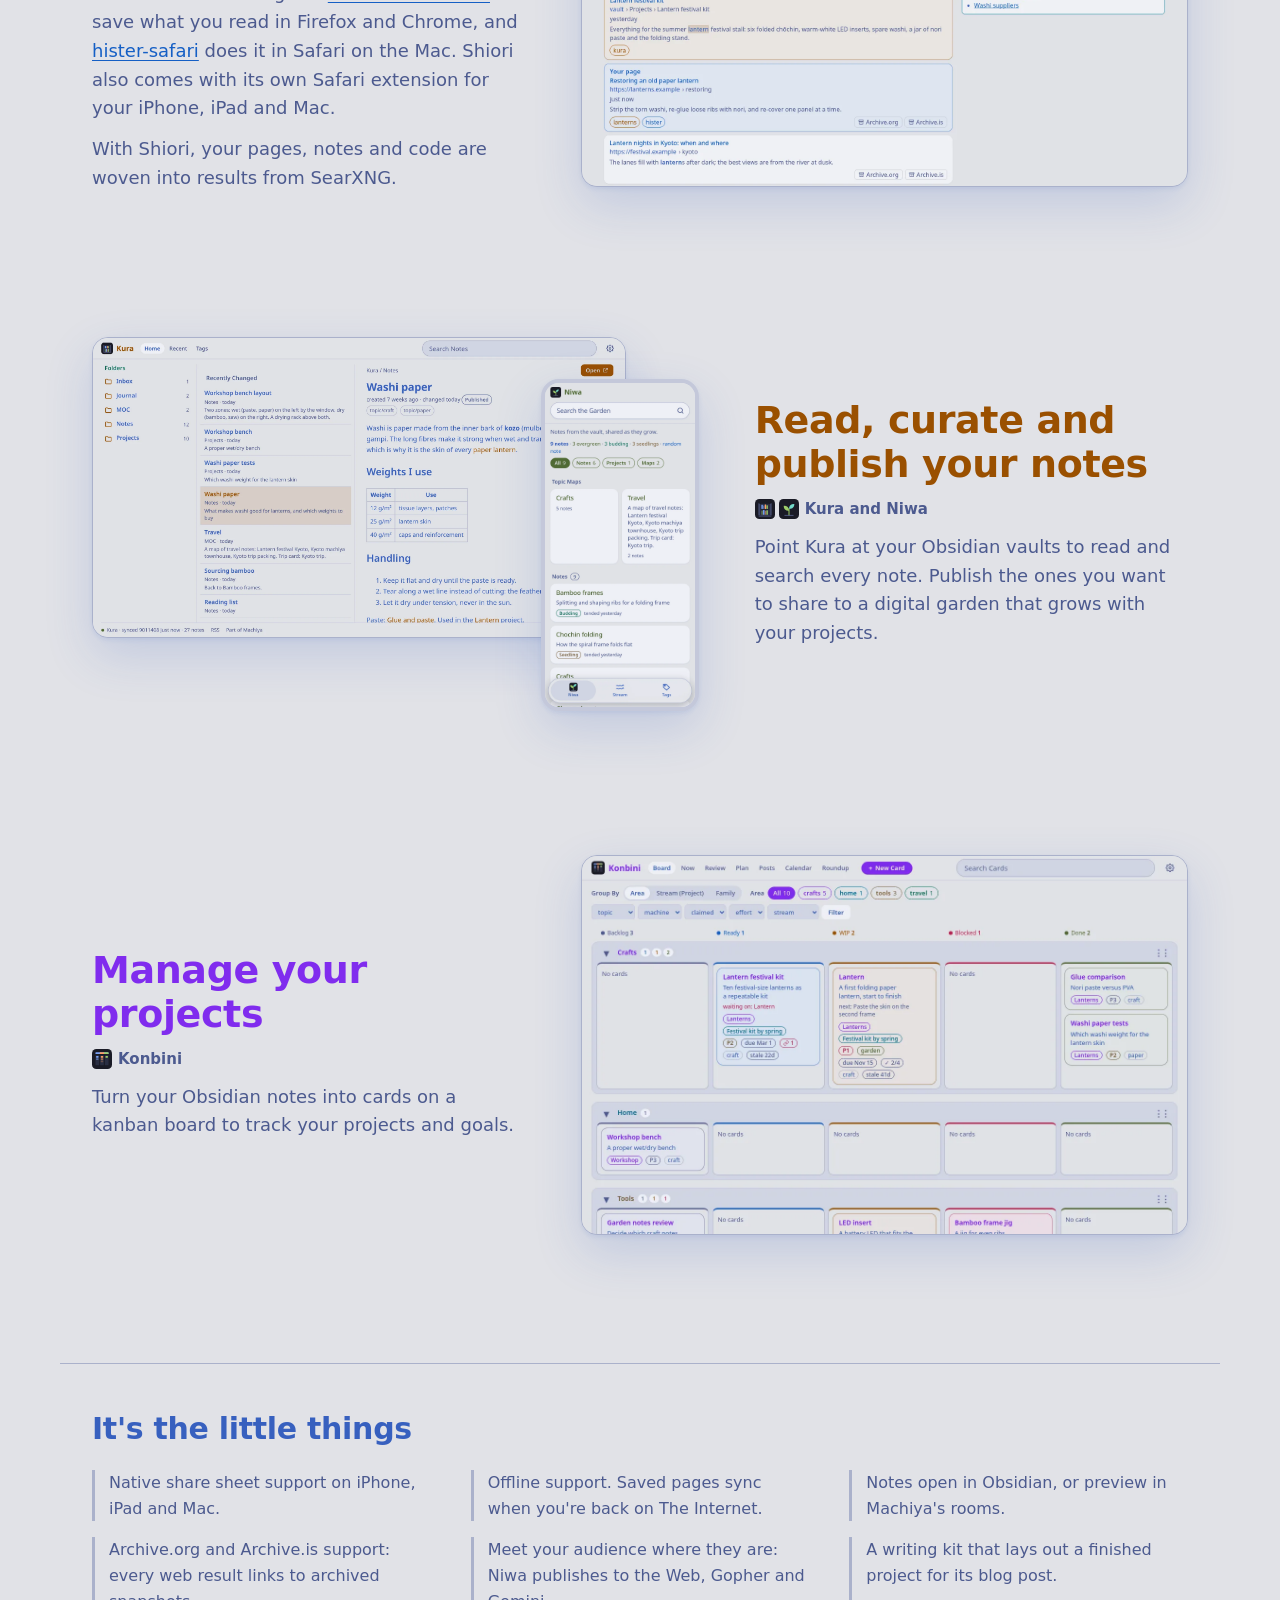
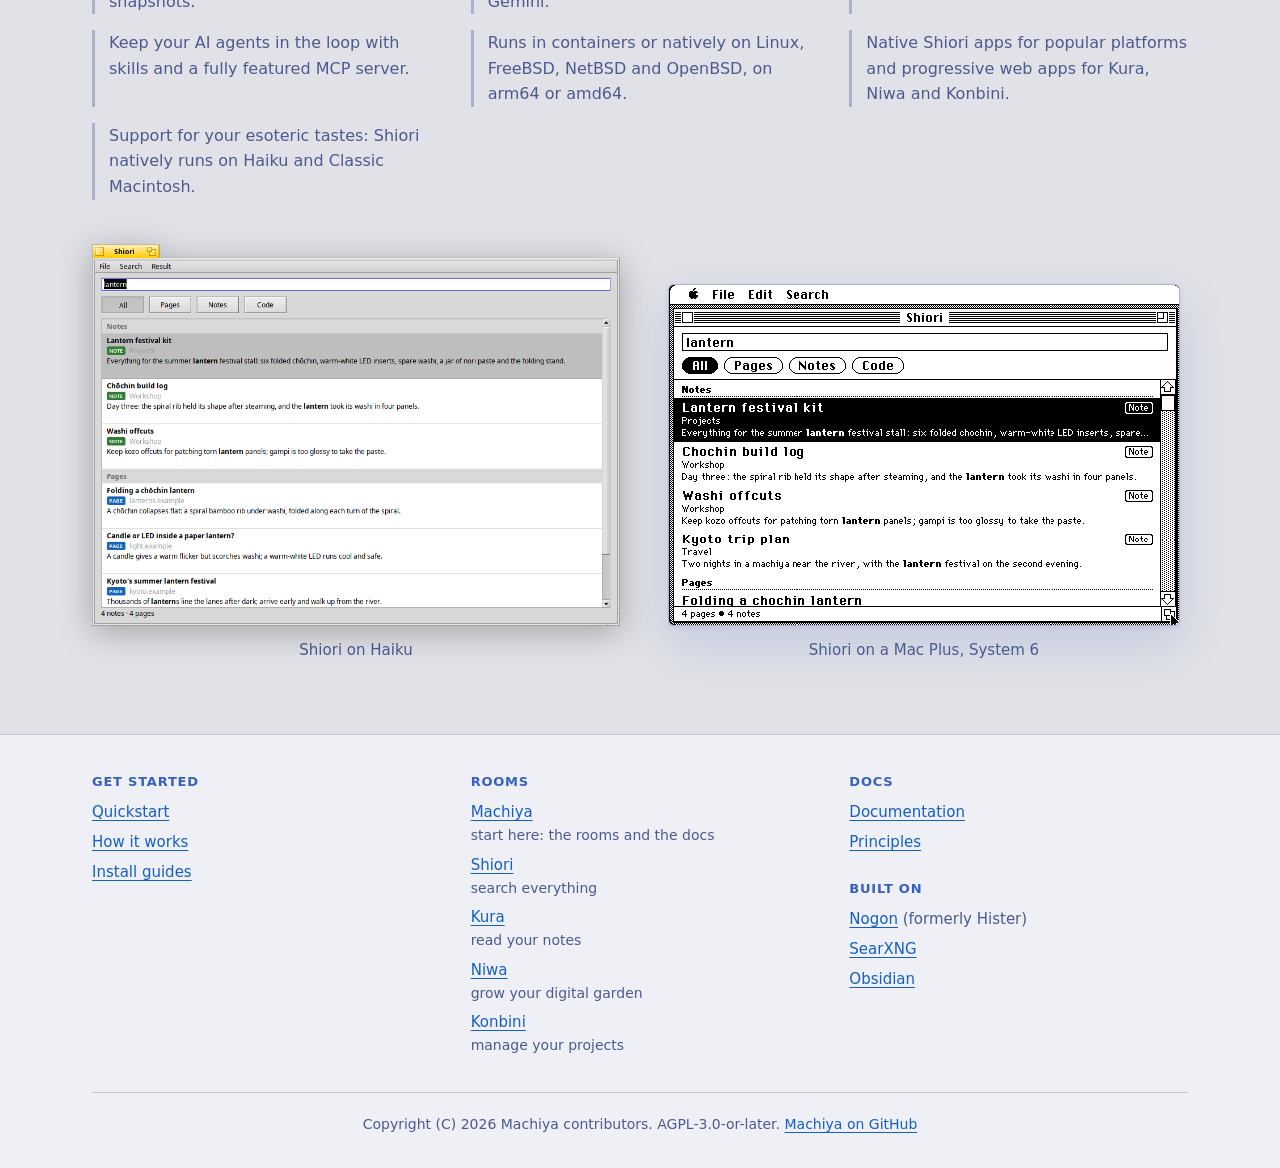
==== commit b2d4f2ff: "machiya: site: phones show only "Powered by Nogon, SearXNG and Obsidian." in the hero (owner, 2026-1" ====
--- a/site/index.html
+++ b/site/index.html
@@ -33,7 +33,7 @@
     <div class="wrap">
       <div class="hero-text">
         <h1 id="title" aria-label="Find everything you read yesterday, last month, last year."><span class="line1">Find <span class="spin" aria-hidden="true"><span class="w page">the page</span><span class="w note">the note</span><span class="w phlog">the phlog</span><span class="w capsule">the capsule</span><span class="w code">the code</span><span class="w all">everything</span></span></span><span class="line2"> you read yesterday,</span><span class="line2"> last month, last year.</span></h1>
-        <p class="lede">Powered by <a href="https://nogon.eu/">Nogon</a>, <a href="https://github.com/searxng/searxng">SearXNG</a> and <a href="https://obsidian.md">Obsidian</a>, Machiya's apps make it easy to find and work with everything you've come across on the Information&nbsp;Superhighway.</p>
+        <p class="lede">Powered by <a href="https://nogon.eu/">Nogon</a>, <a href="https://github.com/searxng/searxng">SearXNG</a> and <a href="https://obsidian.md">Obsidian</a><span class="lede-more">, Machiya's apps make it easy to find and work with everything you've come across on the Information&nbsp;Superhighway</span>.</p>
         <div class="actions">
           <a class="button" href="https://github.com/machiya-kobo/machiya#already-have-hister-and-searxng-search-them-together-with-shiori">Quickstart</a>
           <a class="button secondary" href="https://github.com/machiya-kobo/machiya#full-machiya-stack">Install</a>
--- a/site/style.css
+++ b/site/style.css
@@ -98,7 +98,7 @@
 
 /* hero */
 .hero { padding: 32px 0 56px; }
-.hero-text { text-align: center; max-width: 780px; margin: 0 auto; }
+.hero-text { text-align: center; max-width: 860px; margin: 0 auto; }
 .hero h1 { font-size: clamp(34px, 8vw, 60px); font-weight: 800; }
 /* The heading's word flips like a split-flap sign: the page, the note, the phlog, the capsule, the code, 1.5 s each,
    then "everything" for 8 s, and round again: one loop is 15.5 s (CSS only). "everything" wears the five pill colours in
@@ -149,7 +149,9 @@
   .spin .all { opacity: 1; }
 }
 .lede a { color: inherit; text-decoration-color: var(--blue); }
-.lede { text-wrap: balance; max-width: 34em; margin-inline: auto; margin-top: 18px; font-size: clamp(18px, 2.4vw, 21px); color: var(--fg2); }
+.lede { text-wrap: balance; max-width: none; margin-inline: auto; margin-top: 18px; font-size: clamp(18px, 2.4vw, 21px); color: var(--fg2); }
+/* phones: only "Powered by Nogon, SearXNG and Obsidian." shows (owner, 2026-11-19: two lines at most); screen readers still get the whole sentence */
+@media (max-width: 640px) { .lede-more { position: absolute; width: 1px; height: 1px; overflow: hidden; clip-path: inset(50%); white-space: nowrap; } }
 .actions { display: flex; flex-wrap: wrap; justify-content: center; align-items: center; gap: 12px 14px; margin-top: 28px; }
 .button {
   display: inline-block; padding: 12px 32px; border-radius: var(--r-pill); border: 2px solid var(--blue);
